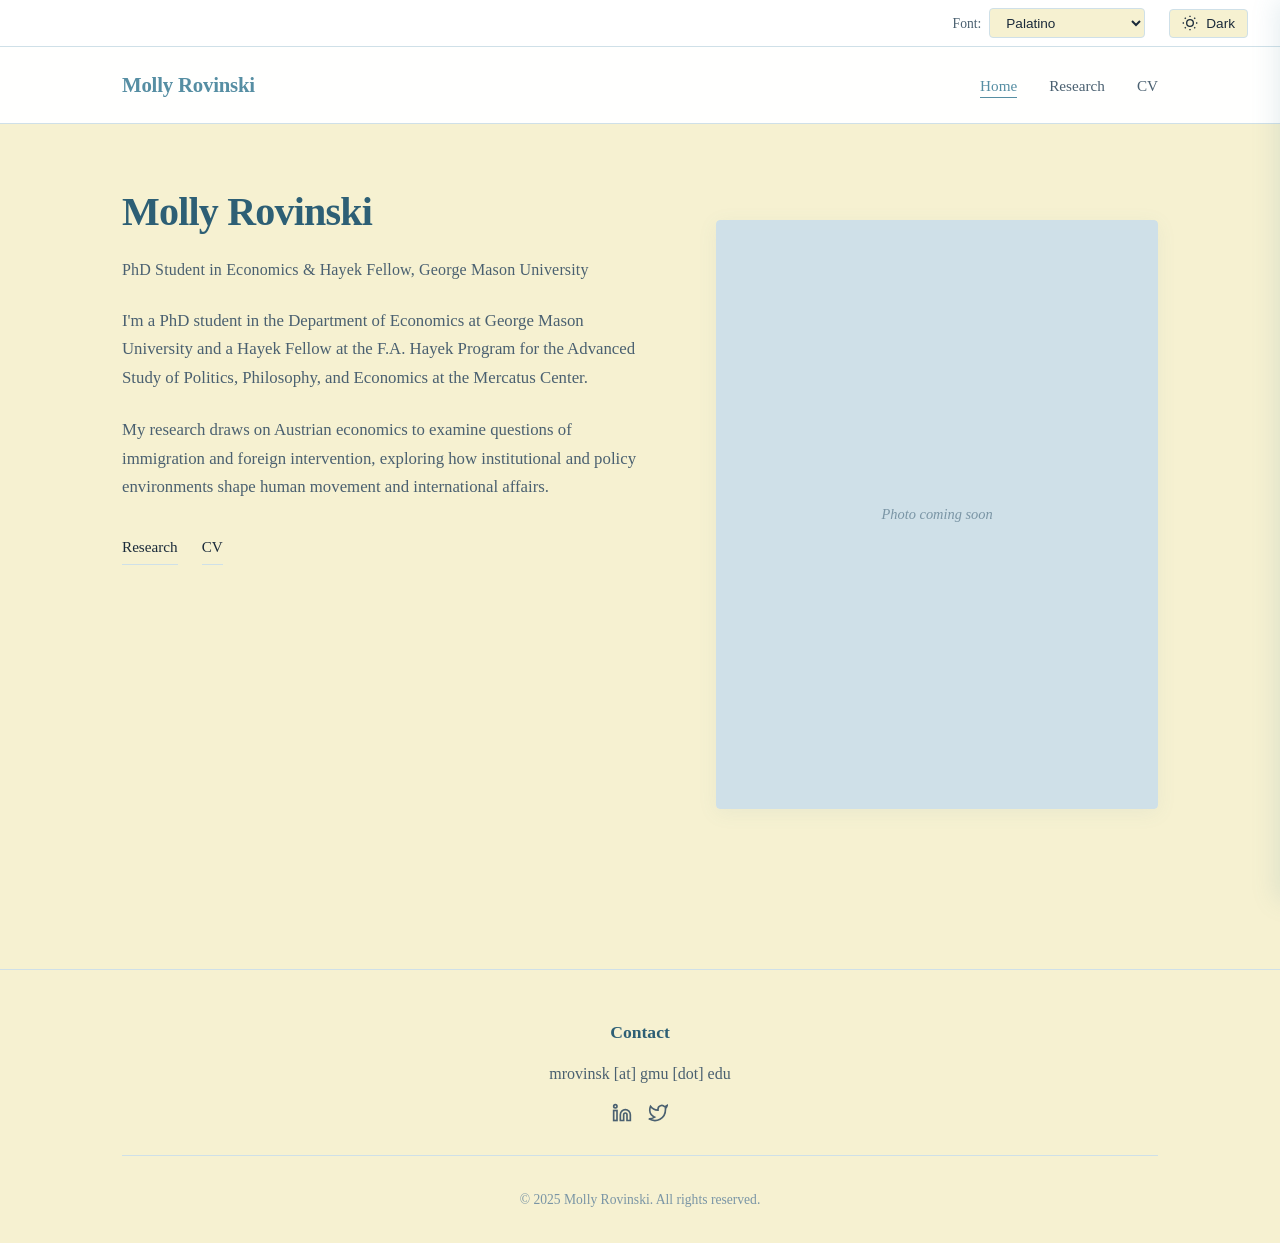
==== index.html @ 73901189 "Rebrand site for Molly Rovinski - Replace all Samrudha Surana content with Molly Rovinski's details " ====
<!DOCTYPE html>
<html lang="en">
<head>
    <meta charset="UTF-8">
    <meta name="viewport" content="width=device-width, initial-scale=1.0">
    <title>Molly Rovinski - Economist & Researcher</title>
    <link rel="stylesheet" href="styles.css">
    <link rel="stylesheet" href="research.css">
    <link rel="preconnect" href="https://fonts.googleapis.com">
    <link rel="preconnect" href="https://fonts.gstatic.com" crossorigin>
    <link href="https://fonts.googleapis.com/css2?family=Noto+Sans:wght@400;500;600;700&family=STIX+Two+Text:wght@400;500;600;700&display=swap" rel="stylesheet">
</head>
<body data-theme="light" class="font-palatino">
    <div class="controls-bar">
        <div class="control-group">
            <label for="font-select">Font:</label>
            <select id="font-select" class="font-select" onchange="changeFont(this.value)">
                <option value="palatino">Palatino</option>
                <option value="computer-modern">Computer Modern</option>
                <option value="noto-sans">Noto Sans</option>
            </select>
        </div>
        <div class="control-group">
            <button class="theme-toggle" onclick="toggleTheme()">
                <svg id="theme-icon-sun" viewBox="0 0 24 24" fill="none" stroke="currentColor" stroke-width="2">
                    <circle cx="12" cy="12" r="5"></circle>
                    <line x1="12" y1="1" x2="12" y2="3"></line>
                    <line x1="12" y1="21" x2="12" y2="23"></line>
                    <line x1="4.22" y1="4.22" x2="5.64" y2="5.64"></line>
                    <line x1="18.36" y1="18.36" x2="19.78" y2="19.78"></line>
                    <line x1="1" y1="12" x2="3" y2="12"></line>
                    <line x1="21" y1="12" x2="23" y2="12"></line>
                    <line x1="4.22" y1="19.78" x2="5.64" y2="18.36"></line>
                    <line x1="18.36" y1="5.64" x2="19.78" y2="4.22"></line>
                </svg>
                <svg id="theme-icon-moon" viewBox="0 0 24 24" fill="none" stroke="currentColor" stroke-width="2" style="display:none;">
                    <path d="M21 12.79A9 9 0 1 1 11.21 3 7 7 0 0 0 21 12.79z"></path>
                </svg>
                <span id="theme-label">Dark</span>
            </button>
        </div>
    </div>
    <nav class="nav-container">
        <div class="nav-content">
            <a href="index.html" class="logo">Molly Rovinski</a>
            <ul class="nav-links">
                <li><a href="index.html" class="active">Home</a></li>
                <li><a href="research.html">Research</a></li>
                <li><a href="cv.html">CV</a></li>
            </ul>
        </div>
    </nav>

    <main class="main-container">
        <section class="hero-section">
            <div class="hero-content">
                <div class="hero-text">
                    <h1 class="hero-title">Molly Rovinski</h1>
                    <p class="hero-subtitle">PhD Student in Economics &amp; Hayek Fellow, George Mason University</p>
                    <p class="hero-description">
                        I'm a PhD student in the Department of Economics at George Mason University
                        and a Hayek Fellow at the F.A. Hayek Program for the Advanced Study of
                        Politics, Philosophy, and Economics at the Mercatus Center.
                    </p>
                    <p class="hero-description">
                        My research draws on Austrian economics to examine questions of immigration
                        and foreign intervention, exploring how institutional and policy environments
                        shape human movement and international affairs.
                    </p>
                    <div class="hero-links">
                        <a href="research.html">Research</a>
                        <a href="cv.html">CV</a>
                    </div>
                </div>
                <div class="hero-image">
                    <div class="image-frame">
                        <div class="image-placeholder">Photo coming soon</div>
                    </div>
                </div>
            </div>
        </section>
    </main>

    <footer class="footer">
        <div class="footer-content">
            <div class="footer-contact">
                <h3>Contact</h3>
                <p class="footer-email">mrovinsk [at] gmu [dot] edu</p>
                <div class="footer-social">
                    <a href="https://www.linkedin.com/in/molly-rovinski-46559b196/" target="_blank" aria-label="LinkedIn">
                        <svg width="20" height="20" viewBox="0 0 24 24" fill="none" stroke="currentColor" stroke-width="2">
                            <path d="M16 8a6 6 0 0 1 6 6v7h-4v-7a2 2 0 0 0-2-2 2 2 0 0 0-2 2v7h-4v-7a6 6 0 0 1 6-6z"></path>
                            <rect x="2" y="9" width="4" height="12"></rect>
                            <circle cx="4" cy="4" r="2"></circle>
                        </svg>
                    </a>
                    <a href="https://x.com/molly_rovinski" target="_blank" aria-label="Twitter/X">
                        <svg width="20" height="20" viewBox="0 0 24 24" fill="none" stroke="currentColor" stroke-width="2">
                            <path d="M23 3a10.9 10.9 0 0 1-3.14 1.53 4.48 4.48 0 0 0-7.86 3v1A10.66 10.66 0 0 1 3 4s-4 9 5 13a11.64 11.64 0 0 1-7 2c9 5 20 0 20-11.5a4.5 4.5 0 0 0-.08-.83A7.72 7.72 0 0 0 23 3z"></path>
                        </svg>
                    </a>
                </div>
            </div>
            <p class="footer-copyright">&copy; 2025 Molly Rovinski. All rights reserved.</p>
        </div>
    </footer>

    <!-- Conferences Floating Tab -->
    <button id="conferences-float-btn" class="conferences-float-btn" onclick="openConferencesPanel()" aria-label="Conferences I'll be at — open panel" hidden>
        Conferences I'll be at
    </button>

    <!-- Conferences Side Panel -->
    <div id="conferences-overlay" class="side-panel-overlay" onclick="closeConferencesPanel()"></div>
    <aside id="conferences-side-panel" class="side-panel" role="dialog" aria-modal="true" aria-label="Conferences">
        <div class="side-panel-header">
            <span class="side-panel-title">Conferences</span>
            <button class="side-panel-close" onclick="closeConferencesPanel()" aria-label="Close">&times;</button>
        </div>
        <div class="side-panel-body">
            <div class="conferences-list" id="conferences-panel-list"></div>
        </div>
    </aside>

    <script>
    function changeFont(font) {
        document.body.classList.remove('font-palatino', 'font-computer-modern', 'font-noto-sans');
        document.body.classList.add('font-' + font);
        localStorage.setItem('preferredFont', font);
    }

    function toggleTheme() {
        const body = document.body;
        const currentTheme = body.getAttribute('data-theme');
        const newTheme = currentTheme === 'light' ? 'dark' : 'light';
        body.setAttribute('data-theme', newTheme);
        localStorage.setItem('preferredTheme', newTheme);
        updateThemeIcon(newTheme);
    }

    function updateThemeIcon(theme) {
        const sunIcon = document.getElementById('theme-icon-sun');
        const moonIcon = document.getElementById('theme-icon-moon');
        const label = document.getElementById('theme-label');
        if (theme === 'dark') {
            sunIcon.style.display = 'none';
            moonIcon.style.display = 'block';
            label.textContent = 'Light';
        } else {
            sunIcon.style.display = 'block';
            moonIcon.style.display = 'none';
            label.textContent = 'Dark';
        }
    }

    document.addEventListener('DOMContentLoaded', function() {
        const savedFont = localStorage.getItem('preferredFont') || 'palatino';
        const savedTheme = localStorage.getItem('preferredTheme') || 'light';

        changeFont(savedFont);
        document.getElementById('font-select').value = savedFont;

        document.body.setAttribute('data-theme', savedTheme);
        updateThemeIcon(savedTheme);
    });
    </script>

    <script>
    function openConferencesPanel() {
        document.getElementById('conferences-side-panel').classList.add('is-open');
        document.getElementById('conferences-overlay').classList.add('is-open');
        document.body.style.overflow = 'hidden';
    }
    function closeConferencesPanel() {
        document.getElementById('conferences-side-panel').classList.remove('is-open');
        document.getElementById('conferences-overlay').classList.remove('is-open');
        document.body.style.overflow = '';
    }
    document.addEventListener('keydown', function(e) {
        if (e.key === 'Escape') closeConferencesPanel();
    });

    fetch('research-data.json')
        .then(r => r.json())
        .then(data => {
            if (!data.conferences || data.conferences.length === 0) return;
            const today = new Date();
            today.setHours(0, 0, 0, 0);
            const upcoming = data.conferences
                .filter(c => c.endDate && new Date(c.endDate) >= today)
                .sort((a, b) => new Date(a.endDate) - new Date(b.endDate));
            const past = data.conferences
                .filter(c => !c.endDate || new Date(c.endDate) < today)
                .sort((a, b) => new Date(b.endDate || 0) - new Date(a.endDate || 0));

            function buildConfCard(conf) {
                const confDate = conf.date || conf.dates || '';
                let html = `
                    <div class="conference-item">
                        <div class="conference-main">
                            <span class="conference-name">${conf.name}</span>
                            ${conf.role ? `<span class="conference-role">${conf.role}</span>` : ''}
                        </div>
                        <div class="conference-meta">
                            ${conf.location ? `<span class="conference-location">${conf.location}</span>` : ''}
                            ${conf.location && confDate ? `<span class="conference-sep">&middot;</span>` : ''}
                            ${confDate ? `<span class="conference-date">${confDate}</span>` : ''}
                        </div>
                `;
                if (conf.presentations && conf.presentations.length > 0) {
                    html += `<div class="conf-presentations">`;
                    conf.presentations.forEach(p => {
                        html += `
                            <div class="conf-pres-item">
                                <div class="conf-pres-title">${p.title || ''}${p.coauthors ? `<span class="conf-pres-coauthors"> ${p.coauthors}</span>` : ''}</div>
                                ${p.session ? `<div class="conf-pres-session">${p.session}</div>` : ''}
                                ${(p.sessionDate || p.sessionTime) ? `<div class="conf-pres-time">${[p.sessionDate, p.sessionTime].filter(Boolean).join(', ')}</div>` : ''}
                            </div>
                        `;
                    });
                    html += `</div>`;
                }
                html += `</div>`;
                return html;
            }

            const panelList = document.getElementById('conferences-panel-list');
            let panelHtml = '';
            if (upcoming.length > 0) {
                panelHtml += `<h3 class="panel-section-heading">Upcoming</h3><div class="conferences-list">`;
                upcoming.forEach(c => { panelHtml += buildConfCard(c); });
                panelHtml += `</div>`;
            }
            if (past.length > 0) {
                panelHtml += `<h3 class="panel-section-heading">Previously at</h3><div class="conferences-list">`;
                past.forEach(c => { panelHtml += buildConfCard(c); });
                panelHtml += `</div>`;
            }
            panelList.innerHTML = panelHtml;
            document.getElementById('conferences-float-btn').hidden = false;
        });
    </script>
</body>
</html>
---- styles.css ----
:root {
    --primary-color: #568EA3;
    --primary-dark: #2d5f75;
    --accent-color: #89b8cc;
    --text-dark: #1a2a3a;
    --text-medium: #4a6070;
    --text-light: #7a95a5;
    --bg-cream: #F6F1D1;
    --bg-white: #FFFFFF;
    --border-color: #cfe0e8;
    --shadow-subtle: rgba(86, 142, 163, 0.08);
    --shadow-medium: rgba(86, 142, 163, 0.15);
}

/* Dark mode colors */
[data-theme="dark"] {
    --primary-color: #89b8cc;
    --primary-dark: #b8d8e8;
    --accent-color: #568EA3;
    --text-dark: #e8f0f5;
    --text-medium: #b8cdd8;
    --text-light: #8aaabb;
    --bg-cream: #0d1a20;
    --bg-white: #162028;
    --border-color: #2a404d;
    --shadow-subtle: rgba(0, 0, 0, 0.2);
    --shadow-medium: rgba(0, 0, 0, 0.3);
}

/* Font families */
.font-palatino {
    font-family: 'Palatino Linotype', 'Book Antiqua', Palatino, serif;
}

.font-computer-modern {
    font-family: 'STIX Two Text', 'Computer Modern Serif', 'Latin Modern Roman', 'Times New Roman', serif;
}

.font-noto-sans {
    font-family: 'Noto Sans', 'Helvetica Neue', Arial, sans-serif;
}

/* Controls bar */
.controls-bar {
    background: var(--bg-white);
    border-bottom: 1px solid var(--border-color);
    padding: 0.5rem 2rem;
    display: flex;
    justify-content: flex-end;
    align-items: center;
    gap: 1.5rem;
    flex-wrap: wrap;
}

.control-group {
    display: flex;
    align-items: center;
    gap: 0.5rem;
}

.control-group label {
    font-size: 0.85rem;
    color: var(--text-medium);
}

.font-select {
    padding: 0.35rem 0.75rem;
    border: 1px solid var(--border-color);
    border-radius: 4px;
    background: var(--bg-cream);
    color: var(--text-dark);
    font-size: 0.85rem;
    cursor: pointer;
}

.font-select:focus {
    outline: none;
    border-color: var(--primary-color);
}

.theme-toggle {
    display: flex;
    align-items: center;
    gap: 0.5rem;
    padding: 0.35rem 0.75rem;
    border: 1px solid var(--border-color);
    border-radius: 4px;
    background: var(--bg-cream);
    color: var(--text-dark);
    font-size: 0.85rem;
    cursor: pointer;
    transition: all 0.3s ease;
}

.theme-toggle:hover {
    border-color: var(--primary-color);
}

.theme-toggle svg {
    width: 16px;
    height: 16px;
}

* {
    margin: 0;
    padding: 0;
    box-sizing: border-box;
}

body {
    font-family: 'Palatino Linotype', 'Book Antiqua', Palatino, serif;
    font-size: 1.125rem;
    color: var(--text-dark);
    background: var(--bg-cream);
    line-height: 1.7;
    overflow-x: hidden;
    transition: background-color 0.3s ease, color 0.3s ease;
}

/* Navigation */
.nav-container {
    background: var(--bg-white);
    border-bottom: 1px solid var(--border-color);
    position: sticky;
    top: 0;
    z-index: 100;
    backdrop-filter: blur(10px);
    transition: background-color 0.3s ease, border-color 0.3s ease;
}

[data-theme="light"] .nav-container {
    background: rgba(255, 255, 255, 0.98);
}

[data-theme="dark"] .nav-container {
    background: rgba(22, 32, 40, 0.98);
}

.nav-content {
    max-width: 1100px;
    margin: 0 auto;
    padding: 1.25rem 2rem;
    display: flex;
    justify-content: space-between;
    align-items: center;
}

.logo {
    font-size: 1.3rem;
    font-weight: 600;
    color: var(--primary-color);
    text-decoration: none;
    letter-spacing: -0.01em;
    transition: color 0.3s ease;
}

.logo:hover {
    color: var(--primary-dark);
}

.nav-links {
    display: flex;
    gap: 2rem;
    list-style: none;
}

.nav-links a {
    color: var(--text-medium);
    text-decoration: none;
    font-size: 0.95rem;
    position: relative;
    transition: color 0.3s ease;
}

.nav-links a::after {
    content: '';
    position: absolute;
    bottom: -4px;
    left: 0;
    width: 0;
    height: 1px;
    background: var(--primary-color);
    transition: width 0.3s ease;
}

.nav-links a:hover,
.nav-links a.active {
    color: var(--primary-color);
}

.nav-links a:hover::after,
.nav-links a.active::after {
    width: 100%;
}

/* Main Container */
.main-container {
    max-width: 1100px;
    margin: 0 auto;
    padding: 0 2rem;
}

/* Hero Section */
.hero-section {
    padding: 4rem 0 5rem;
    animation: fadeInUp 0.8s ease-out;
}

.hero-content {
    display: grid;
    grid-template-columns: 1.2fr 1fr;
    gap: 4rem;
    align-items: start;
}

.hero-title {
    font-size: 2.5rem;
    font-weight: 600;
    line-height: 1.2;
    color: var(--primary-dark);
    margin-bottom: 1.25rem;
    letter-spacing: -0.02em;
}

.hero-subtitle {
    font-size: 1rem;
    color: var(--text-medium);
    margin-bottom: 1.5rem;
    letter-spacing: 0.01em;
}

.hero-description {
    font-size: 1.05rem;
    color: var(--text-medium);
    margin-bottom: 1.5rem;
    line-height: 1.7;
}

.philosophy-text {
    font-style: italic;
    color: var(--text-light);
    margin-top: 2rem;
    padding-top: 2rem;
    border-top: 1px solid var(--border-color);
}

.philosophy-line {
    display: block;
}

.hero-links {
    margin-top: 2rem;
    display: flex;
    gap: 1.5rem;
    flex-wrap: wrap;
}

.hero-links a {
    color: var(--text-dark);
    text-decoration: none;
    padding-bottom: 0.25rem;
    border-bottom: 1px solid var(--border-color);
    transition: border-color 0.3s ease;
    font-size: 0.95rem;
}

.hero-links a:hover {
    border-bottom-color: var(--primary-color);
}

/* Hero Image */
.hero-image {
    position: relative;
    margin-top: 2rem;
}

.image-frame {
    position: relative;
    border-radius: 4px;
    overflow: hidden;
    box-shadow: 0 4px 20px var(--shadow-subtle);
    animation: fadeIn 1s ease-out 0.3s backwards;
}

.image-frame img {
    width: 100%;
    height: auto;
    display: block;
}

.image-placeholder {
    width: 100%;
    aspect-ratio: 3 / 4;
    background: var(--border-color);
    display: flex;
    align-items: center;
    justify-content: center;
    color: var(--text-light);
    font-size: 0.9rem;
    border-radius: 4px;
    font-style: italic;
}

/* Footer */
.footer {
    background: var(--bg-cream);
    border-top: 1px solid var(--border-color);
    margin-top: 5rem;
}

.footer-content {
    max-width: 1100px;
    margin: 0 auto;
    padding: 3rem 2rem 2rem;
    display: flex;
    flex-direction: column;
    gap: 2rem;
}

.footer-contact {
    text-align: center;
}

.footer-contact h3 {
    font-size: 1.1rem;
    color: var(--primary-dark);
    margin-bottom: 0.75rem;
    font-weight: 600;
}

.footer-email {
    color: var(--text-medium);
    font-size: 1rem;
    margin-bottom: 1rem;
}

.footer-social {
    display: flex;
    gap: 1rem;
    justify-content: center;
}

.footer-social a {
    color: var(--text-medium);
    transition: color 0.3s ease;
    display: flex;
    align-items: center;
}

.footer-social a:hover {
    color: var(--primary-dark);
}

.footer-copyright {
    color: var(--text-light);
    font-size: 0.85rem;
    text-align: center;
    padding-top: 2rem;
    border-top: 1px solid var(--border-color);
}

/* Animations */
@keyframes fadeInUp {
    from {
        opacity: 0;
        transform: translateY(20px);
    }
    to {
        opacity: 1;
        transform: translateY(0);
    }
}

@keyframes fadeIn {
    from {
        opacity: 0;
    }
    to {
        opacity: 1;
    }
}

/* Responsive Design */
@media (max-width: 968px) {
    .nav-content {
        flex-direction: column;
        gap: 1rem;
    }

    .hero-content {
        grid-template-columns: 1fr;
        gap: 3rem;
    }

    .hero-title {
        font-size: 2rem;
    }

    .hero-image {
        max-width: 350px;
        margin: 0 auto;
    }

    .controls-bar {
        padding: 0.5rem 1rem;
        gap: 1rem;
        justify-content: center;
    }
}

@media (max-width: 640px) {
    .nav-links {
        gap: 1.25rem;
        flex-wrap: wrap;
        justify-content: center;
    }

    .hero-title {
        font-size: 1.75rem;
    }

    .hero-links {
        flex-direction: column;
        gap: 1rem;
    }

    .hero-image {
        max-width: 280px;
    }

    .controls-bar {
        flex-direction: column;
        gap: 0.75rem;
    }

    .control-group {
        width: 100%;
        justify-content: center;
    }
}
---- research.css ----
/* Research Page Specific Styles */

.page-header {
    padding: 3rem 0 2.5rem;
    animation: fadeInUp 0.6s ease-out;
}

.page-header h1 {
    font-size: 2.5rem;
    color: var(--primary-dark);
    margin-bottom: 0.5rem;
    font-weight: 600;
}

.page-subtitle {
    font-size: 1rem;
    color: var(--text-medium);
    max-width: 600px;
}

.research-section {
    margin-bottom: 3.5rem;
    animation: fadeInUp 0.6s ease-out backwards;
}

.research-section:nth-child(2) { animation-delay: 0.1s; }
.research-section:nth-child(3) { animation-delay: 0.2s; }
.research-section:nth-child(4) { animation-delay: 0.3s; }
.research-section:nth-child(5) { animation-delay: 0.4s; }
.research-section:nth-child(6) { animation-delay: 0.5s; }

.section-title {
    font-size: 1.5rem;
    color: var(--primary-dark);
    margin-bottom: 1.25rem;
    padding-bottom: 0.5rem;
    border-bottom: 1px solid var(--border-color);
    font-weight: 600;
}

/* Publication Cards */
.publication-card {
    background: var(--bg-white);
    padding: 1.75rem;
    border-radius: 4px;
    border-left: 2px solid var(--border-color);
    margin-bottom: 1.5rem;
    transition: all 0.3s ease;
}

.publication-card:hover {
    border-left-color: var(--primary-color);
    box-shadow: 0 2px 8px var(--shadow-subtle);
}

.pub-title {
    font-size: 1.2rem;
    color: var(--text-dark);
    margin-bottom: 0.75rem;
    font-weight: 600;
    line-height: 1.4;
}

.pub-title a {
    color: var(--text-dark);
    text-decoration: none;
    transition: color 0.3s ease;
}

.pub-title a:hover {
    color: var(--primary-color);
}

.pub-title em {
    font-style: italic;
}

.pub-authors {
    color: var(--text-medium);
    font-size: 1rem;
    margin-bottom: 0.5rem;
}

.pub-venue {
    color: var(--text-light);
    font-size: 0.95rem;
    margin-bottom: 0.25rem;
}

.pub-venue a {
    color: var(--primary-color);
    text-decoration: none;
    transition: color 0.3s ease;
}

.pub-venue a:hover {
    text-decoration: underline;
}

.pub-date {
    color: var(--text-light);
    font-size: 0.9rem;
    font-style: italic;
    margin-top: 0.5rem;
}

.pub-note {
    color: var(--text-medium);
    font-size: 0.95rem;
    margin-top: 0.75rem;
    padding-top: 0.75rem;
    border-top: 1px solid var(--border-color);
}

.pub-note a {
    color: var(--primary-color);
    text-decoration: none;
}

.pub-note a:hover {
    text-decoration: underline;
}

.pub-actions {
    margin-top: 1rem;
    display: flex;
    gap: 1rem;
    align-items: center;
}

.pdf-link {
    display: inline-block;
    padding: 0.5rem 1.25rem;
    background: var(--primary-color);
    color: var(--bg-white);
    text-decoration: none;
    border-radius: 3px;
    font-size: 0.9rem;
    transition: all 0.3s ease;
    border: none;
}

.pdf-link:hover {
    background: var(--primary-dark);
}

.abstract-toggle {
    padding: 0.5rem 1.25rem;
    background: transparent;
    color: var(--text-medium);
    border: 1px solid var(--border-color);
    border-radius: 3px;
    font-size: 0.9rem;
    cursor: pointer;
    transition: all 0.3s ease;
    font-family: 'Palatino Linotype', 'Book Antiqua', Palatino, serif;
}

.abstract-toggle:hover {
    border-color: var(--primary-color);
    color: var(--primary-color);
}

.abstract-content {
    margin-top: 1.25rem;
    padding: 1.25rem;
    background: var(--bg-cream);
    border-radius: 3px;
    border-left: 2px solid var(--accent-color);
}

.abstract-content p {
    color: var(--text-medium);
    font-size: 0.95rem;
    line-height: 1.7;
}

/* Works in Progress */
.wip-list {
    display: flex;
    flex-direction: column;
    gap: 1.25rem;
}

.wip-item {
    background: var(--bg-white);
    padding: 1.5rem;
    border-radius: 4px;
    border-left: 2px solid var(--border-color);
    transition: all 0.3s ease;
}

.wip-item:hover {
    border-left-color: var(--primary-color);
    box-shadow: 0 2px 8px var(--shadow-subtle);
}

.wip-item h3 {
    font-size: 1.1rem;
    color: var(--text-dark);
    margin-bottom: 0.5rem;
    font-weight: 600;
}

/* Popular Articles Grid */
.articles-grid {
    display: grid;
    grid-template-columns: repeat(auto-fill, minmax(300px, 1fr));
    gap: 1.25rem;
}

.article-card {
    background: var(--bg-white);
    padding: 1.5rem;
    border-radius: 4px;
    text-decoration: none;
    border: 1px solid var(--border-color);
    transition: all 0.3s ease;
    display: flex;
    flex-direction: column;
}

.article-card:hover {
    box-shadow: 0 2px 8px var(--shadow-subtle);
    border-color: var(--primary-color);
}

.article-card h3 {
    font-size: 1.05rem;
    color: var(--text-dark);
    margin-bottom: 0.75rem;
    font-weight: 600;
    line-height: 1.4;
    flex-grow: 1;
}

.article-meta {
    color: var(--text-light);
    font-size: 0.85rem;
    margin-top: auto;
    padding-top: 0.75rem;
    border-top: 1px solid var(--border-color);
}

/* Conferences Floating Tab */
.conferences-float-btn {
    position: fixed;
    right: 0;
    top: 50%;
    transform: translateY(-50%);
    z-index: 100;
    background: var(--primary-color);
    color: var(--bg-white);
    border: none;
    padding: 1.25rem 0.65rem;
    writing-mode: vertical-rl;
    font-family: inherit;
    font-size: 0.95rem;
    font-weight: 600;
    letter-spacing: 0.06em;
    border-radius: 6px 0 0 6px;
    box-shadow: -3px 0 10px var(--shadow-medium);
    transition: background 0.2s ease, padding-right 0.2s ease;
}

.conferences-float-btn:hover {
    background: var(--primary-dark);
    padding-right: 0.9rem;
}

@media (max-width: 768px) {
    .conferences-float-btn {
        font-size: 0.85rem;
        padding: 1rem 0.55rem;
    }
}

/* Conferences Side Panel */
.side-panel-overlay {
    position: fixed;
    inset: 0;
    background: rgba(0, 0, 0, 0.35);
    z-index: 200;
    opacity: 0;
    pointer-events: none;
    transition: opacity 0.3s ease;
}

.side-panel-overlay.is-open {
    opacity: 1;
    pointer-events: all;
}

.side-panel {
    position: fixed;
    top: 0;
    right: 0;
    width: 420px;
    max-width: 100vw;
    height: 100%;
    background: var(--bg-cream);
    z-index: 201;
    transform: translateX(100%);
    transition: transform 0.3s ease;
    overflow-y: auto;
    display: flex;
    flex-direction: column;
    box-shadow: -4px 0 24px var(--shadow-medium);
}

.side-panel.is-open {
    transform: translateX(0);
}

.side-panel-header {
    display: flex;
    align-items: center;
    justify-content: space-between;
    padding: 1.5rem;
    border-bottom: 1px solid var(--border-color);
    position: sticky;
    top: 0;
    background: var(--bg-cream);
    z-index: 1;
}

.side-panel-title {
    font-size: 1.3rem;
    font-weight: 600;
    color: var(--primary-dark);
}

.side-panel-close {
    background: none;
    border: none;
    font-size: 1.5rem;
    line-height: 1;
    color: var(--text-light);
    padding: 0.25rem 0.5rem;
    transition: color 0.2s ease;
}

.side-panel-close:hover {
    color: var(--text-dark);
}

.side-panel-body {
    padding: 1.25rem 1.5rem;
    flex: 1;
}

@media (max-width: 480px) {
    .side-panel {
        width: 100vw;
    }
}

/* Panel section headings (Upcoming / Previously at) */
.panel-section-heading {
    font-size: 0.7rem;
    font-weight: 700;
    text-transform: uppercase;
    letter-spacing: 0.1em;
    color: var(--text-light);
    margin: 1.5rem 0 0.75rem;
    padding-bottom: 0.4rem;
    border-bottom: 1px solid var(--border-color);
}

.panel-section-heading:first-child {
    margin-top: 0;
}

.conferences-list {
    display: flex;
    flex-direction: column;
    gap: 0.75rem;
}

/* Presentation details within a conference panel card */
.conf-presentations {
    margin-top: 0.75rem;
    padding-top: 0.75rem;
    border-top: 1px solid var(--border-color);
    display: flex;
    flex-direction: column;
    gap: 0.65rem;
}

.conf-pres-item {
    font-size: 0.875rem;
}

.conf-pres-title {
    color: var(--text-dark);
    font-weight: 500;
    line-height: 1.4;
}

.conf-pres-coauthors {
    color: var(--text-medium);
    font-weight: 400;
}

.conf-pres-session {
    color: var(--text-medium);
    margin-top: 0.2rem;
    font-style: italic;
    font-size: 0.82rem;
}

.conf-pres-time {
    color: var(--text-light);
    font-size: 0.78rem;
    margin-top: 0.1rem;
}

.conference-item {
    background: var(--bg-white);
    padding: 1.1rem 1.5rem;
    border-radius: 4px;
    border-left: 2px solid var(--border-color);
    transition: all 0.3s ease;
    display: flex;
    flex-direction: column;
    gap: 0.3rem;
}

.conference-item:hover {
    border-left-color: var(--primary-color);
    box-shadow: 0 2px 8px var(--shadow-subtle);
}

.conference-main {
    display: flex;
    align-items: baseline;
    gap: 0.75rem;
    flex-wrap: wrap;
}

.conference-name {
    font-size: 1rem;
    color: var(--text-dark);
    font-weight: 600;
}

.conference-role {
    font-size: 0.85rem;
    color: var(--primary-color);
    font-style: italic;
}

.conference-meta {
    display: flex;
    align-items: center;
    gap: 0.5rem;
    font-size: 0.9rem;
    color: var(--text-light);
}

.conference-sep {
    color: var(--border-color);
}

/* Responsive Adjustments */
@media (max-width: 768px) {
    .page-header h1 {
        font-size: 2rem;
    }
    
    .section-title {
        font-size: 1.3rem;
    }
    
    .articles-grid {
        grid-template-columns: 1fr;
    }
    
    .pub-actions {
        flex-direction: column;
        align-items: flex-start;
    }
}
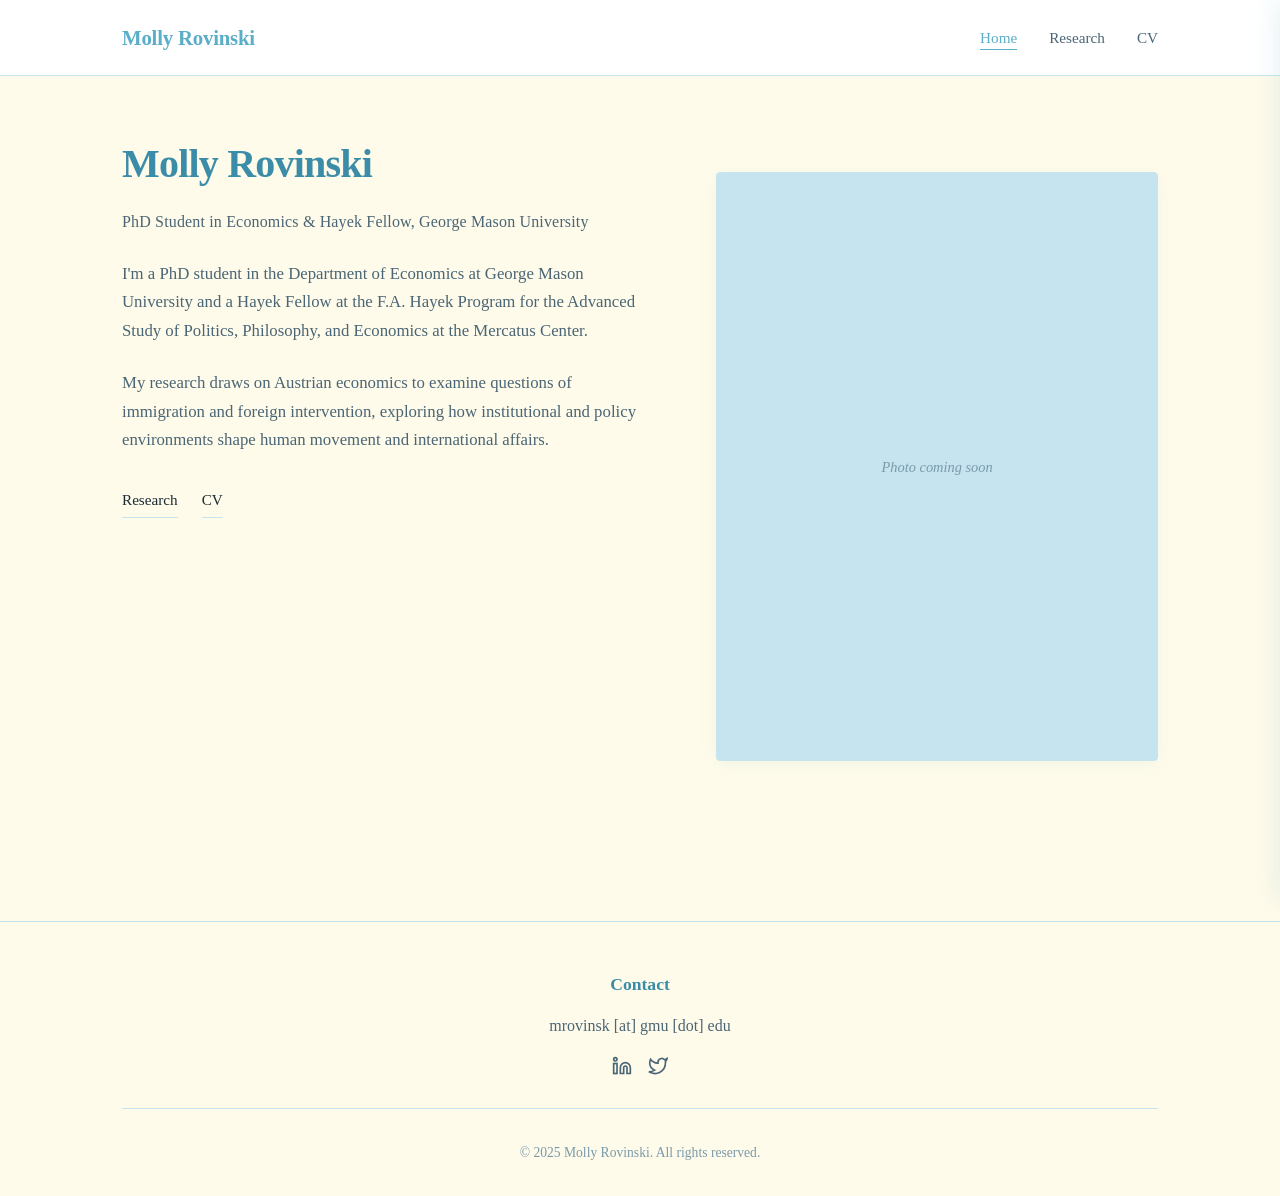
==== commit 7a7b47fd: "Remove controls bar, update colors, fix admin page - Remove font selector and theme toggle from all " ====
--- a/index.html
+++ b/index.html
@@ -10,36 +10,7 @@
     <link rel="preconnect" href="https://fonts.gstatic.com" crossorigin>
     <link href="https://fonts.googleapis.com/css2?family=Noto+Sans:wght@400;500;600;700&family=STIX+Two+Text:wght@400;500;600;700&display=swap" rel="stylesheet">
 </head>
-<body data-theme="light" class="font-palatino">
-    <div class="controls-bar">
-        <div class="control-group">
-            <label for="font-select">Font:</label>
-            <select id="font-select" class="font-select" onchange="changeFont(this.value)">
-                <option value="palatino">Palatino</option>
-                <option value="computer-modern">Computer Modern</option>
-                <option value="noto-sans">Noto Sans</option>
-            </select>
-        </div>
-        <div class="control-group">
-            <button class="theme-toggle" onclick="toggleTheme()">
-                <svg id="theme-icon-sun" viewBox="0 0 24 24" fill="none" stroke="currentColor" stroke-width="2">
-                    <circle cx="12" cy="12" r="5"></circle>
-                    <line x1="12" y1="1" x2="12" y2="3"></line>
-                    <line x1="12" y1="21" x2="12" y2="23"></line>
-                    <line x1="4.22" y1="4.22" x2="5.64" y2="5.64"></line>
-                    <line x1="18.36" y1="18.36" x2="19.78" y2="19.78"></line>
-                    <line x1="1" y1="12" x2="3" y2="12"></line>
-                    <line x1="21" y1="12" x2="23" y2="12"></line>
-                    <line x1="4.22" y1="19.78" x2="5.64" y2="18.36"></line>
-                    <line x1="18.36" y1="5.64" x2="19.78" y2="4.22"></line>
-                </svg>
-                <svg id="theme-icon-moon" viewBox="0 0 24 24" fill="none" stroke="currentColor" stroke-width="2" style="display:none;">
-                    <path d="M21 12.79A9 9 0 1 1 11.21 3 7 7 0 0 0 21 12.79z"></path>
-                </svg>
-                <span id="theme-label">Dark</span>
-            </button>
-        </div>
-    </div>
+<body class="font-palatino">
     <nav class="nav-container">
         <div class="nav-content">
             <a href="index.html" class="logo">Molly Rovinski</a>
@@ -122,48 +93,6 @@
         </div>
     </aside>
 
-    <script>
-    function changeFont(font) {
-        document.body.classList.remove('font-palatino', 'font-computer-modern', 'font-noto-sans');
-        document.body.classList.add('font-' + font);
-        localStorage.setItem('preferredFont', font);
-    }
-
-    function toggleTheme() {
-        const body = document.body;
-        const currentTheme = body.getAttribute('data-theme');
-        const newTheme = currentTheme === 'light' ? 'dark' : 'light';
-        body.setAttribute('data-theme', newTheme);
-        localStorage.setItem('preferredTheme', newTheme);
-        updateThemeIcon(newTheme);
-    }
-
-    function updateThemeIcon(theme) {
-        const sunIcon = document.getElementById('theme-icon-sun');
-        const moonIcon = document.getElementById('theme-icon-moon');
-        const label = document.getElementById('theme-label');
-        if (theme === 'dark') {
-            sunIcon.style.display = 'none';
-            moonIcon.style.display = 'block';
-            label.textContent = 'Light';
-        } else {
-            sunIcon.style.display = 'block';
-            moonIcon.style.display = 'none';
-            label.textContent = 'Dark';
-        }
-    }
-
-    document.addEventListener('DOMContentLoaded', function() {
-        const savedFont = localStorage.getItem('preferredFont') || 'palatino';
-        const savedTheme = localStorage.getItem('preferredTheme') || 'light';
-
-        changeFont(savedFont);
-        document.getElementById('font-select').value = savedFont;
-
-        document.body.setAttribute('data-theme', savedTheme);
-        updateThemeIcon(savedTheme);
-    });
-    </script>
 
     <script>
     function openConferencesPanel() {
--- a/styles.css
+++ b/styles.css
@@ -1,30 +1,15 @@
 :root {
-    --primary-color: #568EA3;
-    --primary-dark: #2d5f75;
-    --accent-color: #89b8cc;
-    --text-dark: #1a2a3a;
-    --text-medium: #4a6070;
-    --text-light: #7a95a5;
-    --bg-cream: #F6F1D1;
+    --primary-color: #5BAEC7;
+    --primary-dark: #3A8CA8;
+    --accent-color: #A4D4E4;
+    --text-dark: #1a2a35;
+    --text-medium: #4a6575;
+    --text-light: #7a9aaa;
+    --bg-cream: #FFFBEA;
     --bg-white: #FFFFFF;
-    --border-color: #cfe0e8;
-    --shadow-subtle: rgba(86, 142, 163, 0.08);
-    --shadow-medium: rgba(86, 142, 163, 0.15);
-}
-
-/* Dark mode colors */
-[data-theme="dark"] {
-    --primary-color: #89b8cc;
-    --primary-dark: #b8d8e8;
-    --accent-color: #568EA3;
-    --text-dark: #e8f0f5;
-    --text-medium: #b8cdd8;
-    --text-light: #8aaabb;
-    --bg-cream: #0d1a20;
-    --bg-white: #162028;
-    --border-color: #2a404d;
-    --shadow-subtle: rgba(0, 0, 0, 0.2);
-    --shadow-medium: rgba(0, 0, 0, 0.3);
+    --border-color: #C5E4EF;
+    --shadow-subtle: rgba(91, 174, 199, 0.08);
+    --shadow-medium: rgba(91, 174, 199, 0.15);
 }
 
 /* Font families */
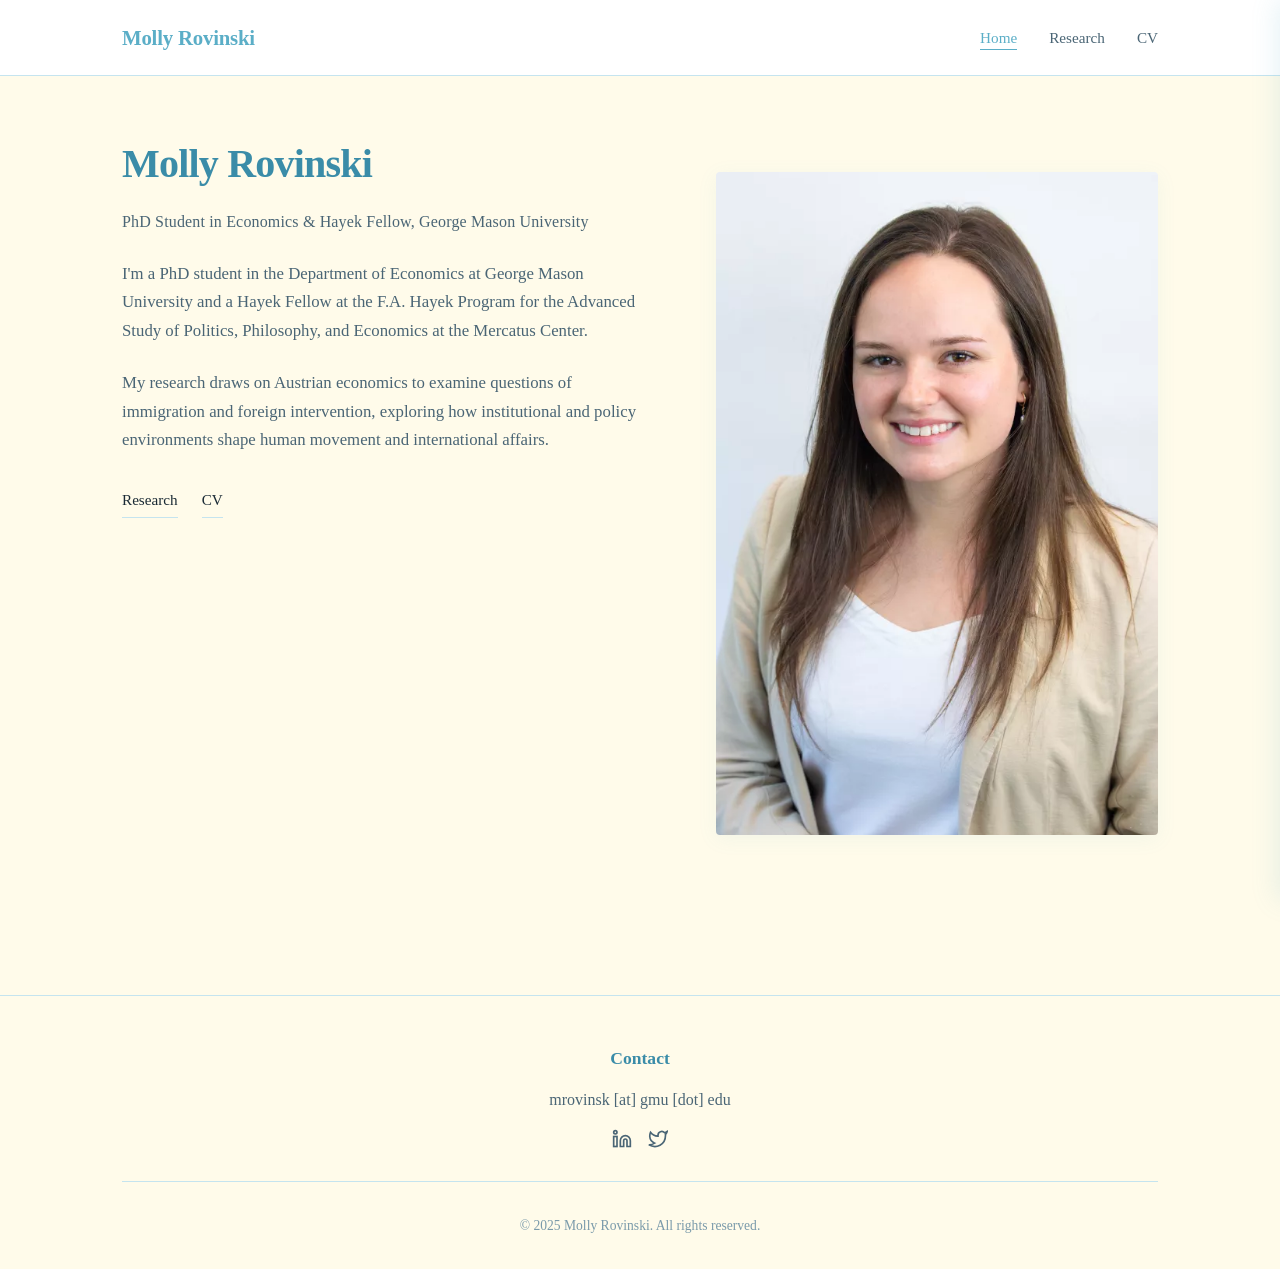
==== commit d9371f6f: "Link photo and CV to uploaded files - index.html: replace placeholder with rovinski_molly.png - cv.h" ====
--- a/index.html
+++ b/index.html
@@ -45,7 +45,7 @@
                 </div>
                 <div class="hero-image">
                     <div class="image-frame">
-                        <div class="image-placeholder">Photo coming soon</div>
+                        <img src="rovinski_molly.png" alt="Molly Rovinski">
                     </div>
                 </div>
             </div>
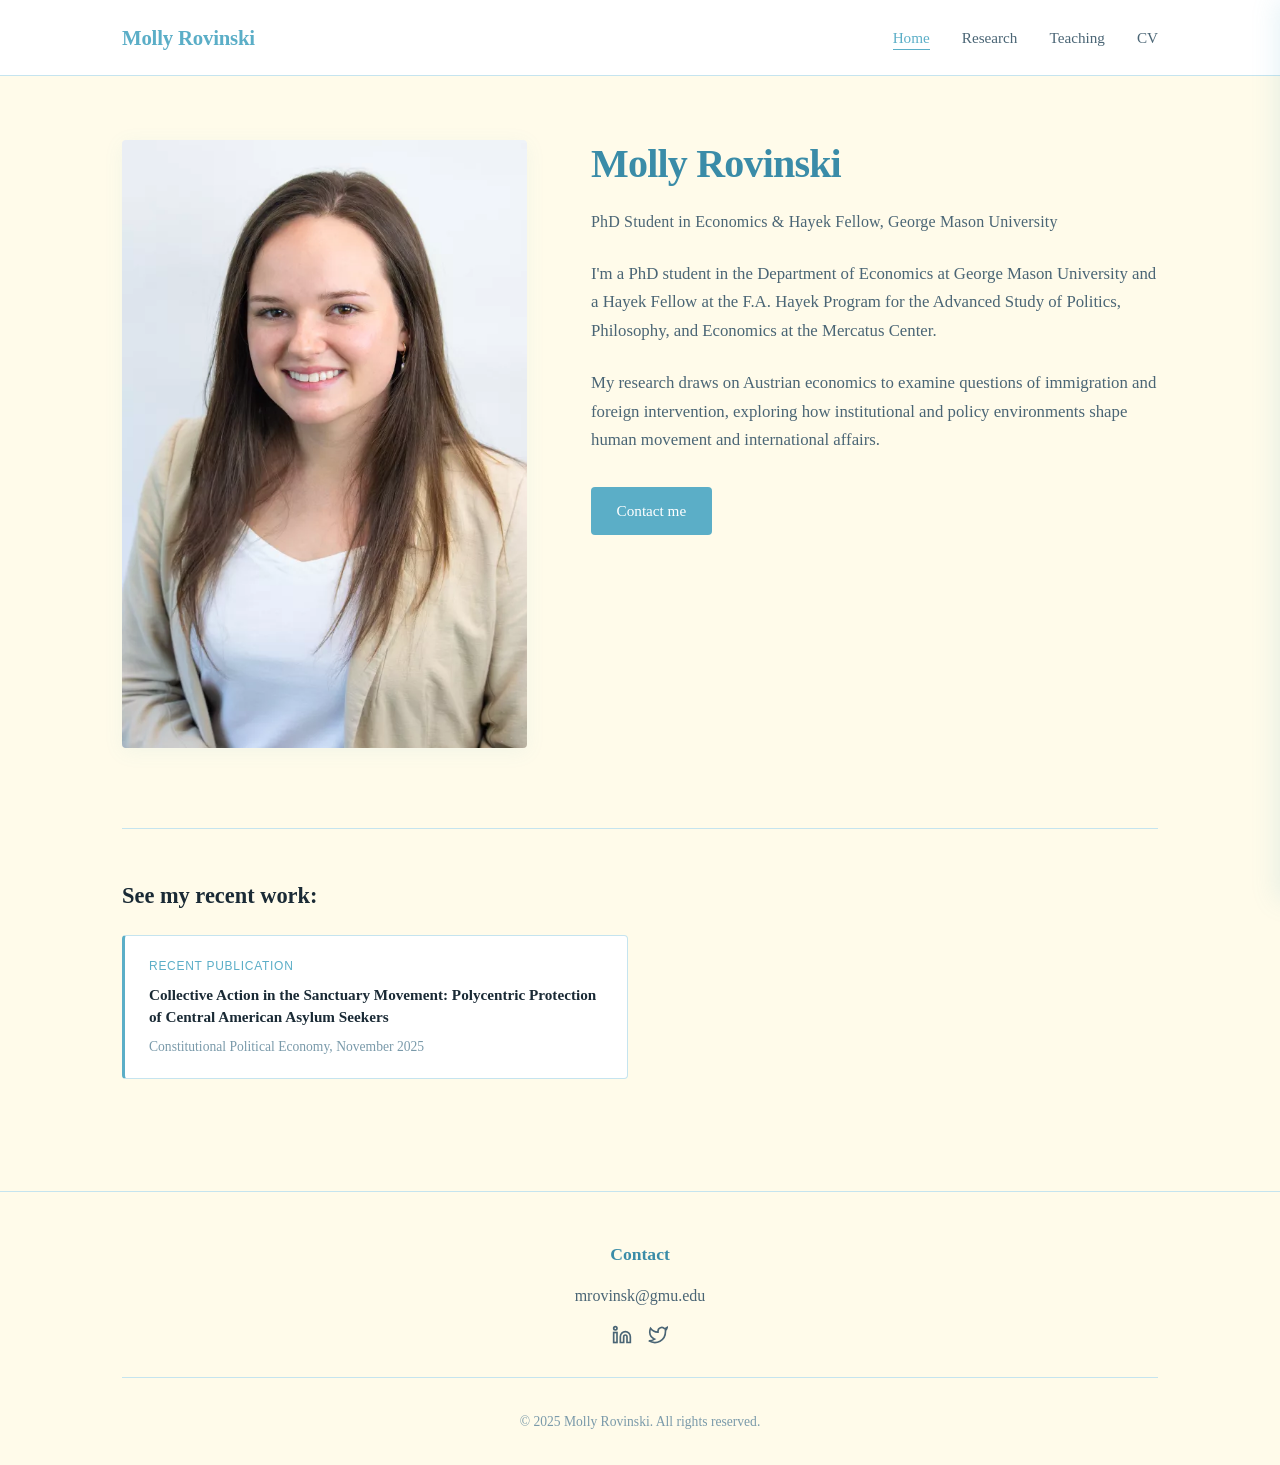
==== commit b9426b04: "Redesign home page, add Teaching page, and expand admin Home page: - Move photo to left, text to rig" ====
--- a/index.html
+++ b/index.html
@@ -3,7 +3,7 @@
 <head>
     <meta charset="UTF-8">
     <meta name="viewport" content="width=device-width, initial-scale=1.0">
-    <title>Molly Rovinski - Economist & Researcher</title>
+    <title>Molly Rovinski</title>
     <link rel="stylesheet" href="styles.css">
     <link rel="stylesheet" href="research.css">
     <link rel="preconnect" href="https://fonts.googleapis.com">
@@ -17,6 +17,7 @@
             <ul class="nav-links">
                 <li><a href="index.html" class="active">Home</a></li>
                 <li><a href="research.html">Research</a></li>
+                <li><a href="teaching.html">Teaching</a></li>
                 <li><a href="cv.html">CV</a></li>
             </ul>
         </div>
@@ -25,6 +26,11 @@
     <main class="main-container">
         <section class="hero-section">
             <div class="hero-content">
+                <div class="hero-image">
+                    <div class="image-frame">
+                        <img src="rovinski_molly.png" alt="Molly Rovinski">
+                    </div>
+                </div>
                 <div class="hero-text">
                     <h1 class="hero-title">Molly Rovinski</h1>
                     <p class="hero-subtitle">PhD Student in Economics &amp; Hayek Fellow, George Mason University</p>
@@ -38,17 +44,23 @@
                         and foreign intervention, exploring how institutional and policy environments
                         shape human movement and international affairs.
                     </p>
-                    <div class="hero-links">
-                        <a href="research.html">Research</a>
-                        <a href="cv.html">CV</a>
-                    </div>
-                </div>
-                <div class="hero-image">
-                    <div class="image-frame">
-                        <img src="rovinski_molly.png" alt="Molly Rovinski">
+                    <div class="hero-actions">
+                        <a href="mailto:mrovinsk@gmu.edu" class="contact-btn">Contact me</a>
                     </div>
                 </div>
             </div>
+        </section>
+
+        <section class="recent-work-section">
+            <h2 class="home-section-heading">See my recent work:</h2>
+            <div class="recent-work-grid" id="recent-work-grid">
+                <p style="color: var(--text-light);">Loading&hellip;</p>
+            </div>
+        </section>
+
+        <section class="upcoming-conf-section" id="upcoming-conf-section" style="display:none;">
+            <h2 class="home-section-heading">Upcoming Conferences:</h2>
+            <div class="upcoming-conf-list" id="upcoming-conf-list"></div>
         </section>
     </main>
 
@@ -56,7 +68,7 @@
         <div class="footer-content">
             <div class="footer-contact">
                 <h3>Contact</h3>
-                <p class="footer-email">mrovinsk [at] gmu [dot] edu</p>
+                <p class="footer-email"><a href="mailto:mrovinsk@gmu.edu">mrovinsk@gmu.edu</a></p>
                 <div class="footer-social">
                     <a href="https://www.linkedin.com/in/molly-rovinski-46559b196/" target="_blank" aria-label="LinkedIn">
                         <svg width="20" height="20" viewBox="0 0 24 24" fill="none" stroke="currentColor" stroke-width="2">
@@ -93,7 +105,6 @@
         </div>
     </aside>
 
-
     <script>
     function openConferencesPanel() {
         document.getElementById('conferences-side-panel').classList.add('is-open');
@@ -112,61 +123,118 @@
     fetch('research-data.json')
         .then(r => r.json())
         .then(data => {
-            if (!data.conferences || data.conferences.length === 0) return;
             const today = new Date();
             today.setHours(0, 0, 0, 0);
-            const upcoming = data.conferences
+
+            // Recent work section
+            const recentWorkGrid = document.getElementById('recent-work-grid');
+            let recentHtml = '';
+
+            const recentArticle = data.journalArticles && data.journalArticles.length > 0
+                ? data.journalArticles[0] : null;
+            const recentPopular = data.popularArticles && data.popularArticles.length > 0
+                ? data.popularArticles[0] : null;
+
+            if (recentArticle) {
+                recentHtml += `
+                    <div class="recent-work-card">
+                        <div class="card-type">Recent Publication</div>
+                        <h3>${recentArticle.url
+                            ? `<a href="${recentArticle.url}" target="_blank">${recentArticle.title}</a>`
+                            : recentArticle.title}</h3>
+                        <p class="card-meta">${[recentArticle.venue, recentArticle.date].filter(Boolean).join(', ')}</p>
+                    </div>
+                `;
+            }
+
+            if (recentPopular) {
+                recentHtml += `
+                    <div class="recent-work-card">
+                        <div class="card-type">Popular Writing</div>
+                        <h3><a href="${recentPopular.url}" target="_blank">${recentPopular.title}</a></h3>
+                        <p class="card-meta">${[recentPopular.venue, recentPopular.date].filter(Boolean).join(', ')}</p>
+                    </div>
+                `;
+            }
+
+            recentWorkGrid.innerHTML = recentHtml || '<p style="color: var(--text-light);">No recent work to display yet.</p>';
+
+            // Upcoming conferences inline section
+            const upcoming = (data.conferences || [])
                 .filter(c => c.endDate && new Date(c.endDate) >= today)
                 .sort((a, b) => new Date(a.endDate) - new Date(b.endDate));
-            const past = data.conferences
-                .filter(c => !c.endDate || new Date(c.endDate) < today)
-                .sort((a, b) => new Date(b.endDate || 0) - new Date(a.endDate || 0));
-
-            function buildConfCard(conf) {
-                const confDate = conf.date || conf.dates || '';
-                let html = `
-                    <div class="conference-item">
-                        <div class="conference-main">
-                            <span class="conference-name">${conf.name}</span>
-                            ${conf.role ? `<span class="conference-role">${conf.role}</span>` : ''}
+
+            if (upcoming.length > 0) {
+                const confSection = document.getElementById('upcoming-conf-section');
+                const confList = document.getElementById('upcoming-conf-list');
+                let confHtml = '';
+                upcoming.forEach(c => {
+                    confHtml += `
+                        <div class="upcoming-conf-item">
+                            <span class="upcoming-conf-date">${c.date || ''}</span>
+                            <div class="upcoming-conf-details">
+                                <div class="upcoming-conf-name">${c.name}</div>
+                                ${c.location ? `<div class="upcoming-conf-location">${c.location}</div>` : ''}
+                            </div>
                         </div>
-                        <div class="conference-meta">
-                            ${conf.location ? `<span class="conference-location">${conf.location}</span>` : ''}
-                            ${conf.location && confDate ? `<span class="conference-sep">&middot;</span>` : ''}
-                            ${confDate ? `<span class="conference-date">${confDate}</span>` : ''}
-                        </div>
-                `;
-                if (conf.presentations && conf.presentations.length > 0) {
-                    html += `<div class="conf-presentations">`;
-                    conf.presentations.forEach(p => {
-                        html += `
-                            <div class="conf-pres-item">
-                                <div class="conf-pres-title">${p.title || ''}${p.coauthors ? `<span class="conf-pres-coauthors"> ${p.coauthors}</span>` : ''}</div>
-                                ${p.session ? `<div class="conf-pres-session">${p.session}</div>` : ''}
-                                ${(p.sessionDate || p.sessionTime) ? `<div class="conf-pres-time">${[p.sessionDate, p.sessionTime].filter(Boolean).join(', ')}</div>` : ''}
+                    `;
+                });
+                confList.innerHTML = confHtml;
+                confSection.style.display = '';
+            }
+
+            // Floating conferences panel (all conferences)
+            if (data.conferences && data.conferences.length > 0) {
+                const past = data.conferences
+                    .filter(c => !c.endDate || new Date(c.endDate) < today)
+                    .sort((a, b) => new Date(b.endDate || 0) - new Date(a.endDate || 0));
+
+                function buildConfCard(conf) {
+                    const confDate = conf.date || conf.dates || '';
+                    let html = `
+                        <div class="conference-item">
+                            <div class="conference-main">
+                                <span class="conference-name">${conf.name}</span>
+                                ${conf.role ? `<span class="conference-role">${conf.role}</span>` : ''}
                             </div>
-                        `;
-                    });
+                            <div class="conference-meta">
+                                ${conf.location ? `<span class="conference-location">${conf.location}</span>` : ''}
+                                ${conf.location && confDate ? `<span class="conference-sep">&middot;</span>` : ''}
+                                ${confDate ? `<span class="conference-date">${confDate}</span>` : ''}
+                            </div>
+                    `;
+                    if (conf.presentations && conf.presentations.length > 0) {
+                        html += `<div class="conf-presentations">`;
+                        conf.presentations.forEach(p => {
+                            html += `
+                                <div class="conf-pres-item">
+                                    <div class="conf-pres-title">${p.title || ''}${p.coauthors ? `<span class="conf-pres-coauthors"> ${p.coauthors}</span>` : ''}</div>
+                                    ${p.session ? `<div class="conf-pres-session">${p.session}</div>` : ''}
+                                    ${(p.sessionDate || p.sessionTime) ? `<div class="conf-pres-time">${[p.sessionDate, p.sessionTime].filter(Boolean).join(', ')}</div>` : ''}
+                                </div>
+                            `;
+                        });
+                        html += `</div>`;
+                    }
                     html += `</div>`;
+                    return html;
                 }
-                html += `</div>`;
-                return html;
-            }
-
-            const panelList = document.getElementById('conferences-panel-list');
-            let panelHtml = '';
-            if (upcoming.length > 0) {
-                panelHtml += `<h3 class="panel-section-heading">Upcoming</h3><div class="conferences-list">`;
-                upcoming.forEach(c => { panelHtml += buildConfCard(c); });
-                panelHtml += `</div>`;
-            }
-            if (past.length > 0) {
-                panelHtml += `<h3 class="panel-section-heading">Previously at</h3><div class="conferences-list">`;
-                past.forEach(c => { panelHtml += buildConfCard(c); });
-                panelHtml += `</div>`;
-            }
-            panelList.innerHTML = panelHtml;
-            document.getElementById('conferences-float-btn').hidden = false;
+
+                const panelList = document.getElementById('conferences-panel-list');
+                let panelHtml = '';
+                if (upcoming.length > 0) {
+                    panelHtml += `<h3 class="panel-section-heading">Upcoming</h3><div class="conferences-list">`;
+                    upcoming.forEach(c => { panelHtml += buildConfCard(c); });
+                    panelHtml += `</div>`;
+                }
+                if (past.length > 0) {
+                    panelHtml += `<h3 class="panel-section-heading">Previously at</h3><div class="conferences-list">`;
+                    past.forEach(c => { panelHtml += buildConfCard(c); });
+                    panelHtml += `</div>`;
+                }
+                panelList.innerHTML = panelHtml;
+                document.getElementById('conferences-float-btn').hidden = false;
+            }
         });
     </script>
 </body>
--- a/styles.css
+++ b/styles.css
@@ -193,7 +193,7 @@
 
 .hero-content {
     display: grid;
-    grid-template-columns: 1.2fr 1fr;
+    grid-template-columns: 1fr 1.4fr;
     gap: 4rem;
     align-items: start;
 }
@@ -256,7 +256,6 @@
 /* Hero Image */
 .hero-image {
     position: relative;
-    margin-top: 2rem;
 }
 
 .image-frame {
@@ -422,4 +421,218 @@
         width: 100%;
         justify-content: center;
     }
-}
+
+    .recent-work-grid {
+        grid-template-columns: 1fr;
+    }
+}
+
+/* Contact button */
+.hero-actions {
+    margin-top: 2rem;
+}
+
+.contact-btn {
+    display: inline-block;
+    padding: 0.7rem 1.6rem;
+    background: var(--primary-color);
+    color: #fff;
+    text-decoration: none;
+    border-radius: 4px;
+    font-size: 0.95rem;
+    transition: background-color 0.3s ease;
+}
+
+.contact-btn:hover {
+    background: var(--primary-dark);
+}
+
+/* Footer email link */
+.footer-email a {
+    color: inherit;
+    text-decoration: none;
+}
+
+.footer-email a:hover {
+    color: var(--primary-color);
+}
+
+/* Home page section headings */
+.home-section-heading {
+    font-size: 1.4rem;
+    font-weight: 600;
+    color: var(--text-dark);
+    margin-bottom: 1.25rem;
+}
+
+/* Recent work section */
+.recent-work-section {
+    padding: 3rem 0 2rem;
+    border-top: 1px solid var(--border-color);
+}
+
+.recent-work-grid {
+    display: grid;
+    grid-template-columns: 1fr 1fr;
+    gap: 1.5rem;
+}
+
+.recent-work-card {
+    background: var(--bg-white);
+    border: 1px solid var(--border-color);
+    border-left: 3px solid var(--primary-color);
+    border-radius: 4px;
+    padding: 1.25rem 1.5rem;
+    transition: border-left-color 0.3s ease, box-shadow 0.3s ease;
+}
+
+.recent-work-card:hover {
+    border-left-color: var(--primary-dark);
+    box-shadow: 0 2px 10px var(--shadow-medium);
+}
+
+.recent-work-card .card-type {
+    font-size: 0.75rem;
+    text-transform: uppercase;
+    letter-spacing: 0.06em;
+    color: var(--primary-color);
+    margin-bottom: 0.5rem;
+    font-family: 'Noto Sans', sans-serif;
+}
+
+.recent-work-card h3 {
+    font-size: 0.95rem;
+    color: var(--text-dark);
+    margin-bottom: 0.4rem;
+    line-height: 1.45;
+}
+
+.recent-work-card h3 a {
+    color: inherit;
+    text-decoration: none;
+}
+
+.recent-work-card h3 a:hover {
+    color: var(--primary-color);
+}
+
+.recent-work-card .card-meta {
+    font-size: 0.85rem;
+    color: var(--text-light);
+}
+
+/* Upcoming conferences section */
+.upcoming-conf-section {
+    padding: 2rem 0 3rem;
+    border-top: 1px solid var(--border-color);
+}
+
+.upcoming-conf-list {
+    display: flex;
+    flex-direction: column;
+}
+
+.upcoming-conf-item {
+    display: flex;
+    gap: 2rem;
+    align-items: baseline;
+    padding: 0.85rem 0;
+    border-bottom: 1px solid var(--border-color);
+}
+
+.upcoming-conf-item:last-child {
+    border-bottom: none;
+}
+
+.upcoming-conf-date {
+    font-size: 0.85rem;
+    color: var(--text-light);
+    min-width: 160px;
+    flex-shrink: 0;
+}
+
+.upcoming-conf-details {
+    flex: 1;
+}
+
+.upcoming-conf-name {
+    font-weight: 600;
+    color: var(--text-dark);
+    font-size: 1rem;
+}
+
+.upcoming-conf-location {
+    font-size: 0.9rem;
+    color: var(--text-medium);
+    margin-top: 0.15rem;
+}
+
+@media (max-width: 640px) {
+    .upcoming-conf-item {
+        flex-direction: column;
+        gap: 0.25rem;
+    }
+
+    .upcoming-conf-date {
+        min-width: unset;
+    }
+}
+
+/* CV embed */
+.cv-embed-wrapper {
+    margin-top: 1.5rem;
+    border: 1px solid var(--border-color);
+    border-radius: 4px;
+    overflow: hidden;
+}
+
+.cv-embed {
+    width: 100%;
+    height: 80vh;
+    min-height: 600px;
+    border: none;
+    display: block;
+}
+
+/* Teaching table */
+.teaching-table-wrapper {
+    overflow-x: auto;
+}
+
+.teaching-table {
+    width: 100%;
+    border-collapse: collapse;
+    font-size: 1rem;
+}
+
+.teaching-table th {
+    text-align: left;
+    padding: 0.75rem 1rem;
+    border-bottom: 2px solid var(--border-color);
+    color: var(--primary-dark);
+    font-weight: 600;
+    font-size: 0.85rem;
+    text-transform: uppercase;
+    letter-spacing: 0.04em;
+}
+
+.teaching-table td {
+    padding: 0.85rem 1rem;
+    border-bottom: 1px solid var(--border-color);
+    color: var(--text-medium);
+    vertical-align: top;
+    line-height: 1.5;
+}
+
+.teaching-table td.course-title {
+    font-weight: 600;
+    color: var(--text-dark);
+}
+
+.teaching-table tr:last-child td {
+    border-bottom: none;
+}
+
+.teaching-table tr:hover td {
+    background: rgba(91, 174, 199, 0.04);
+}
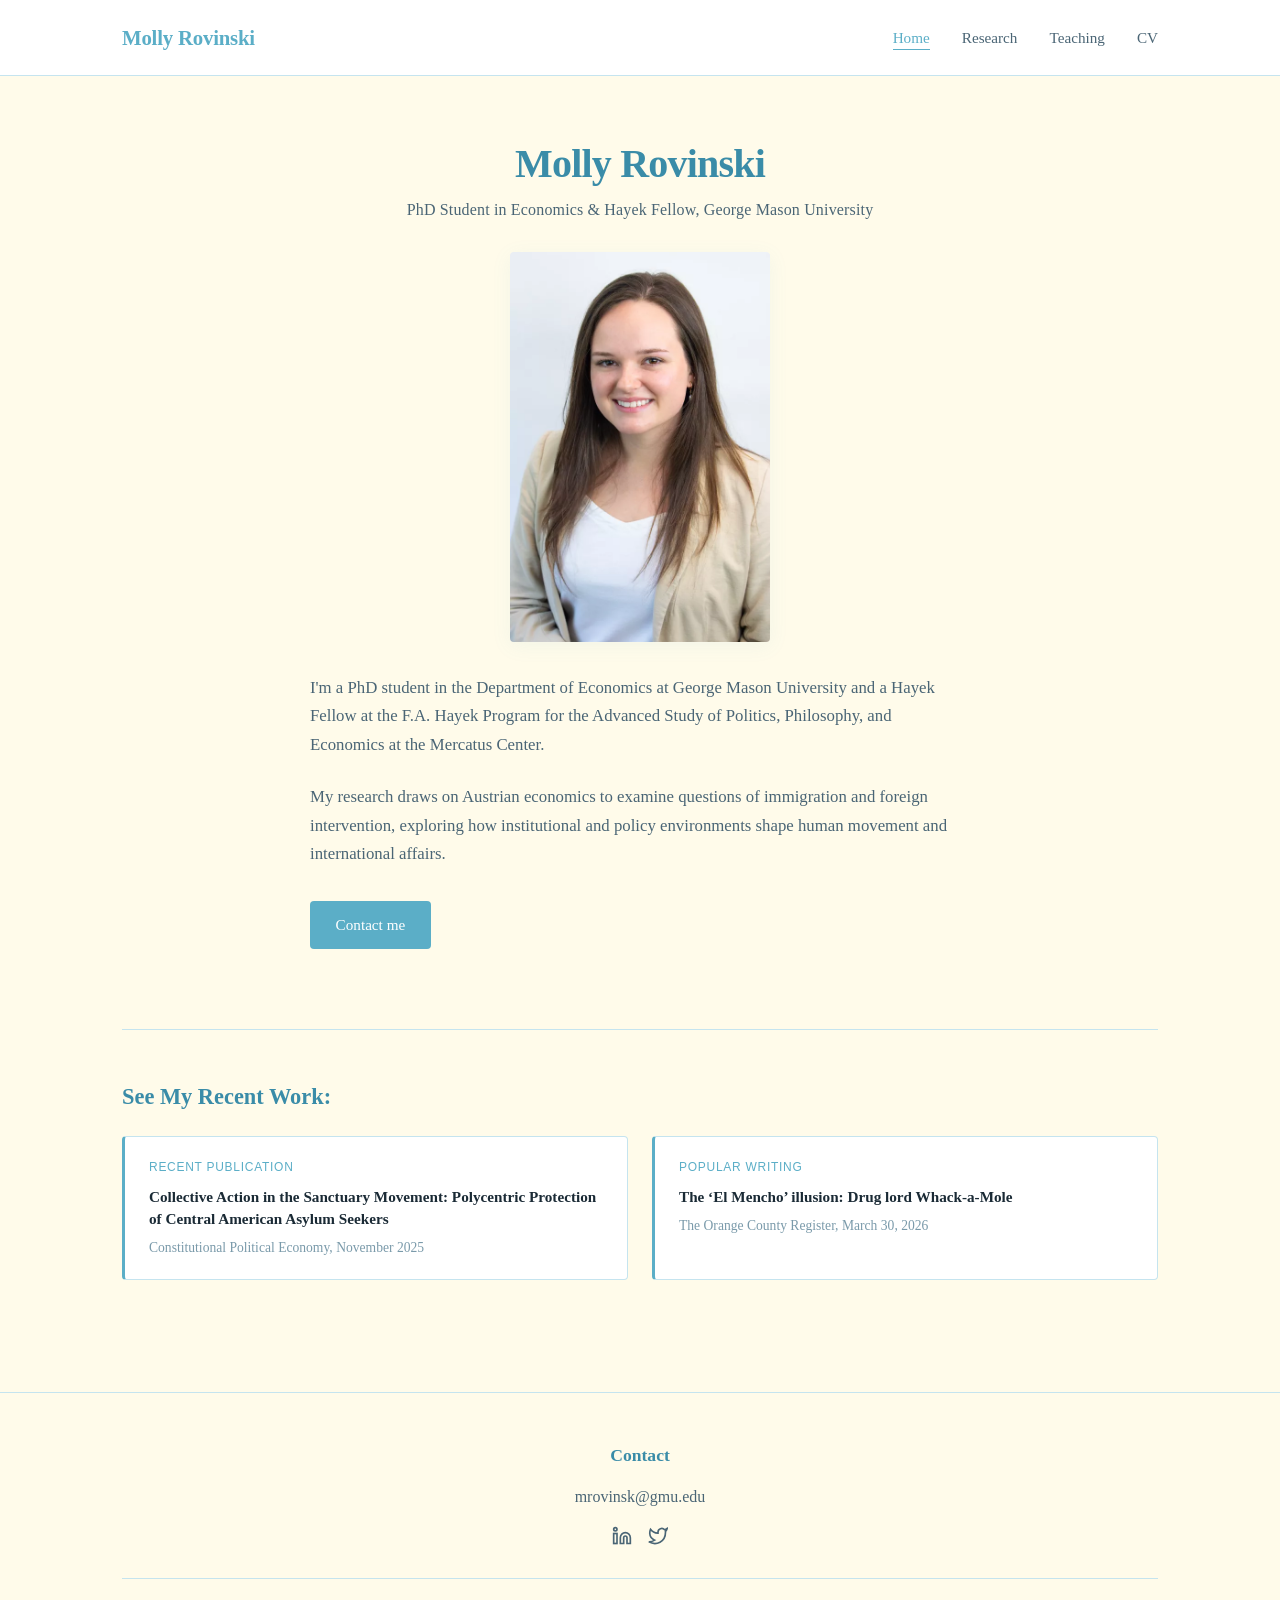
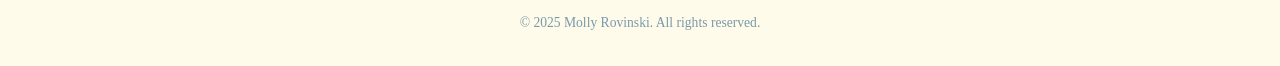
==== commit 7b9e1c6a: "Redesign hero layout, fix popular writing display, and more Home page: - New vertical hero: name + s" ====
--- a/index.html
+++ b/index.html
@@ -26,14 +26,14 @@
     <main class="main-container">
         <section class="hero-section">
             <div class="hero-content">
+                <h1 class="hero-title">Molly Rovinski</h1>
+                <p class="hero-subtitle">PhD Student in Economics &amp; Hayek Fellow, George Mason University</p>
                 <div class="hero-image">
                     <div class="image-frame">
                         <img src="rovinski_molly.png" alt="Molly Rovinski">
                     </div>
                 </div>
                 <div class="hero-text">
-                    <h1 class="hero-title">Molly Rovinski</h1>
-                    <p class="hero-subtitle">PhD Student in Economics &amp; Hayek Fellow, George Mason University</p>
                     <p class="hero-description">
                         I'm a PhD student in the Department of Economics at George Mason University
                         and a Hayek Fellow at the F.A. Hayek Program for the Advanced Study of
@@ -52,7 +52,7 @@
         </section>
 
         <section class="recent-work-section">
-            <h2 class="home-section-heading">See my recent work:</h2>
+            <h2 class="home-section-heading">See My Recent Work:</h2>
             <div class="recent-work-grid" id="recent-work-grid">
                 <p style="color: var(--text-light);">Loading&hellip;</p>
             </div>
@@ -88,37 +88,13 @@
         </div>
     </footer>
 
-    <!-- Conferences Floating Tab -->
-    <button id="conferences-float-btn" class="conferences-float-btn" onclick="openConferencesPanel()" aria-label="Conferences I'll be at — open panel" hidden>
-        Conferences I'll be at
-    </button>
-
-    <!-- Conferences Side Panel -->
-    <div id="conferences-overlay" class="side-panel-overlay" onclick="closeConferencesPanel()"></div>
-    <aside id="conferences-side-panel" class="side-panel" role="dialog" aria-modal="true" aria-label="Conferences">
-        <div class="side-panel-header">
-            <span class="side-panel-title">Conferences</span>
-            <button class="side-panel-close" onclick="closeConferencesPanel()" aria-label="Close">&times;</button>
-        </div>
-        <div class="side-panel-body">
-            <div class="conferences-list" id="conferences-panel-list"></div>
-        </div>
-    </aside>
-
     <script>
-    function openConferencesPanel() {
-        document.getElementById('conferences-side-panel').classList.add('is-open');
-        document.getElementById('conferences-overlay').classList.add('is-open');
-        document.body.style.overflow = 'hidden';
+    function toggleConfDetails(id, btn) {
+        const panel = document.getElementById(id);
+        const isHidden = panel.style.display === 'none';
+        panel.style.display = isHidden ? 'block' : 'none';
+        btn.textContent = isHidden ? 'Less info' : 'More info';
     }
-    function closeConferencesPanel() {
-        document.getElementById('conferences-side-panel').classList.remove('is-open');
-        document.getElementById('conferences-overlay').classList.remove('is-open');
-        document.body.style.overflow = '';
-    }
-    document.addEventListener('keydown', function(e) {
-        if (e.key === 'Escape') closeConferencesPanel();
-    });
 
     fetch('research-data.json')
         .then(r => r.json())
@@ -151,7 +127,9 @@
                 recentHtml += `
                     <div class="recent-work-card">
                         <div class="card-type">Popular Writing</div>
-                        <h3><a href="${recentPopular.url}" target="_blank">${recentPopular.title}</a></h3>
+                        <h3>${recentPopular.url
+                            ? `<a href="${recentPopular.url}" target="_blank">${recentPopular.title}</a>`
+                            : recentPopular.title}</h3>
                         <p class="card-meta">${[recentPopular.venue, recentPopular.date].filter(Boolean).join(', ')}</p>
                     </div>
                 `;
@@ -168,13 +146,32 @@
                 const confSection = document.getElementById('upcoming-conf-section');
                 const confList = document.getElementById('upcoming-conf-list');
                 let confHtml = '';
-                upcoming.forEach(c => {
+                upcoming.forEach((c, idx) => {
+                    const hasPresentations = c.presentations && c.presentations.length > 0;
+                    let presHtml = '';
+                    if (hasPresentations) {
+                        c.presentations.forEach(p => {
+                            presHtml += `
+                                <div class="conf-pres-item">
+                                    <div class="conf-pres-title">${p.title || ''}${p.coauthors ? ` <span class="conf-pres-coauthors">${p.coauthors}</span>` : ''}</div>
+                                    ${p.session ? `<div class="conf-pres-session">${p.session}</div>` : ''}
+                                    ${(p.sessionDate || p.sessionTime) ? `<div class="conf-pres-time">${[p.sessionDate, p.sessionTime].filter(Boolean).join(', ')}</div>` : ''}
+                                </div>
+                            `;
+                        });
+                    }
                     confHtml += `
                         <div class="upcoming-conf-item">
                             <span class="upcoming-conf-date">${c.date || ''}</span>
                             <div class="upcoming-conf-details">
                                 <div class="upcoming-conf-name">${c.name}</div>
                                 ${c.location ? `<div class="upcoming-conf-location">${c.location}</div>` : ''}
+                                ${hasPresentations ? `
+                                    <button class="conf-more-btn" onclick="toggleConfDetails('conf-details-${idx}', this)">More info</button>
+                                    <div class="conf-details-panel" id="conf-details-${idx}" style="display:none;">
+                                        ${presHtml}
+                                    </div>
+                                ` : ''}
                             </div>
                         </div>
                     `;
@@ -182,59 +179,6 @@
                 confList.innerHTML = confHtml;
                 confSection.style.display = '';
             }
-
-            // Floating conferences panel (all conferences)
-            if (data.conferences && data.conferences.length > 0) {
-                const past = data.conferences
-                    .filter(c => !c.endDate || new Date(c.endDate) < today)
-                    .sort((a, b) => new Date(b.endDate || 0) - new Date(a.endDate || 0));
-
-                function buildConfCard(conf) {
-                    const confDate = conf.date || conf.dates || '';
-                    let html = `
-                        <div class="conference-item">
-                            <div class="conference-main">
-                                <span class="conference-name">${conf.name}</span>
-                                ${conf.role ? `<span class="conference-role">${conf.role}</span>` : ''}
-                            </div>
-                            <div class="conference-meta">
-                                ${conf.location ? `<span class="conference-location">${conf.location}</span>` : ''}
-                                ${conf.location && confDate ? `<span class="conference-sep">&middot;</span>` : ''}
-                                ${confDate ? `<span class="conference-date">${confDate}</span>` : ''}
-                            </div>
-                    `;
-                    if (conf.presentations && conf.presentations.length > 0) {
-                        html += `<div class="conf-presentations">`;
-                        conf.presentations.forEach(p => {
-                            html += `
-                                <div class="conf-pres-item">
-                                    <div class="conf-pres-title">${p.title || ''}${p.coauthors ? `<span class="conf-pres-coauthors"> ${p.coauthors}</span>` : ''}</div>
-                                    ${p.session ? `<div class="conf-pres-session">${p.session}</div>` : ''}
-                                    ${(p.sessionDate || p.sessionTime) ? `<div class="conf-pres-time">${[p.sessionDate, p.sessionTime].filter(Boolean).join(', ')}</div>` : ''}
-                                </div>
-                            `;
-                        });
-                        html += `</div>`;
-                    }
-                    html += `</div>`;
-                    return html;
-                }
-
-                const panelList = document.getElementById('conferences-panel-list');
-                let panelHtml = '';
-                if (upcoming.length > 0) {
-                    panelHtml += `<h3 class="panel-section-heading">Upcoming</h3><div class="conferences-list">`;
-                    upcoming.forEach(c => { panelHtml += buildConfCard(c); });
-                    panelHtml += `</div>`;
-                }
-                if (past.length > 0) {
-                    panelHtml += `<h3 class="panel-section-heading">Previously at</h3><div class="conferences-list">`;
-                    past.forEach(c => { panelHtml += buildConfCard(c); });
-                    panelHtml += `</div>`;
-                }
-                panelList.innerHTML = panelHtml;
-                document.getElementById('conferences-float-btn').hidden = false;
-            }
         });
     </script>
 </body>
--- a/styles.css
+++ b/styles.css
@@ -192,10 +192,10 @@
 }
 
 .hero-content {
-    display: grid;
-    grid-template-columns: 1fr 1.4fr;
-    gap: 4rem;
-    align-items: start;
+    display: flex;
+    flex-direction: column;
+    align-items: center;
+    text-align: center;
 }
 
 .hero-title {
@@ -203,15 +203,20 @@
     font-weight: 600;
     line-height: 1.2;
     color: var(--primary-dark);
-    margin-bottom: 1.25rem;
+    margin-bottom: 0.5rem;
     letter-spacing: -0.02em;
 }
 
 .hero-subtitle {
     font-size: 1rem;
     color: var(--text-medium);
-    margin-bottom: 1.5rem;
+    margin-bottom: 1.75rem;
     letter-spacing: 0.01em;
+}
+
+.hero-text {
+    max-width: 660px;
+    text-align: left;
 }
 
 .hero-description {
@@ -255,7 +260,9 @@
 
 /* Hero Image */
 .hero-image {
-    position: relative;
+    max-width: 260px;
+    width: 100%;
+    margin-bottom: 2rem;
 }
 
 .image-frame {
@@ -371,18 +378,8 @@
         gap: 1rem;
     }
 
-    .hero-content {
-        grid-template-columns: 1fr;
-        gap: 3rem;
-    }
-
     .hero-title {
         font-size: 2rem;
-    }
-
-    .hero-image {
-        max-width: 350px;
-        margin: 0 auto;
     }
 
     .controls-bar {
@@ -461,8 +458,36 @@
 .home-section-heading {
     font-size: 1.4rem;
     font-weight: 600;
-    color: var(--text-dark);
+    color: var(--primary-dark);
     margin-bottom: 1.25rem;
+}
+
+/* Conference toggle button on home page */
+.conf-more-btn {
+    background: none;
+    border: 1px solid var(--border-color);
+    border-radius: 4px;
+    color: var(--primary-color);
+    font-size: 0.8rem;
+    cursor: pointer;
+    padding: 0.25rem 0.65rem;
+    margin-top: 0.4rem;
+    transition: background-color 0.2s ease, color 0.2s ease, border-color 0.2s ease;
+    font-family: inherit;
+}
+
+.conf-more-btn:hover {
+    background: var(--primary-color);
+    color: #fff;
+    border-color: var(--primary-color);
+}
+
+.conf-details-panel {
+    margin-top: 0.75rem;
+    padding: 0.75rem 1rem;
+    background: var(--bg-white);
+    border-radius: 4px;
+    border: 1px solid var(--border-color);
 }
 
 /* Recent work section */
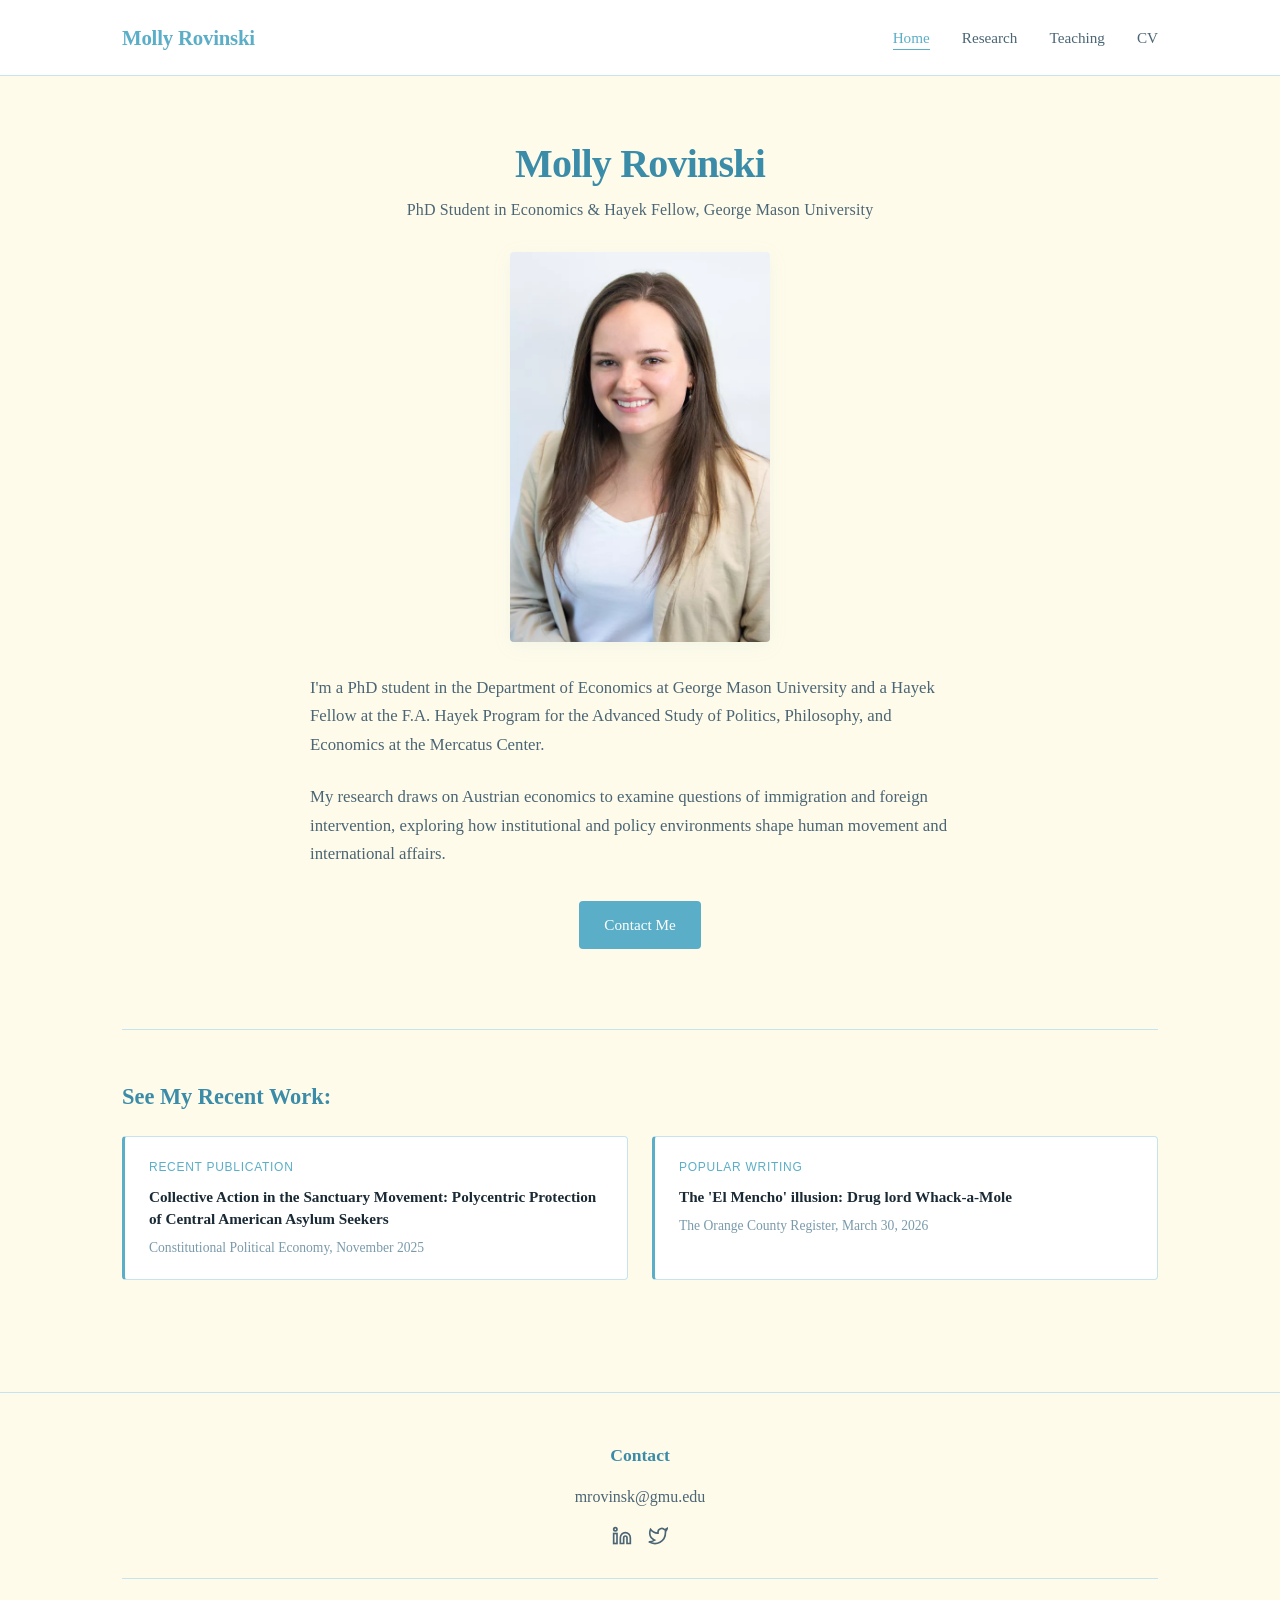
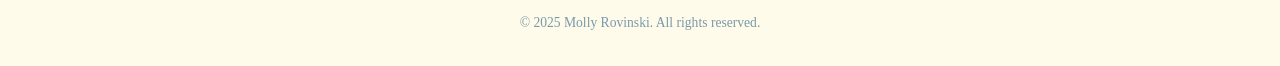
==== commit 4e1d9c62: "Remove conferences side tab from research page, center + capitalize contact button - research.html: " ====
--- a/index.html
+++ b/index.html
@@ -45,7 +45,7 @@
                         shape human movement and international affairs.
                     </p>
                     <div class="hero-actions">
-                        <a href="mailto:mrovinsk@gmu.edu" class="contact-btn">Contact me</a>
+                        <a href="mailto:mrovinsk@gmu.edu" class="contact-btn">Contact Me</a>
                     </div>
                 </div>
             </div>
--- a/styles.css
+++ b/styles.css
@@ -427,6 +427,7 @@
 /* Contact button */
 .hero-actions {
     margin-top: 2rem;
+    text-align: center;
 }
 
 .contact-btn {
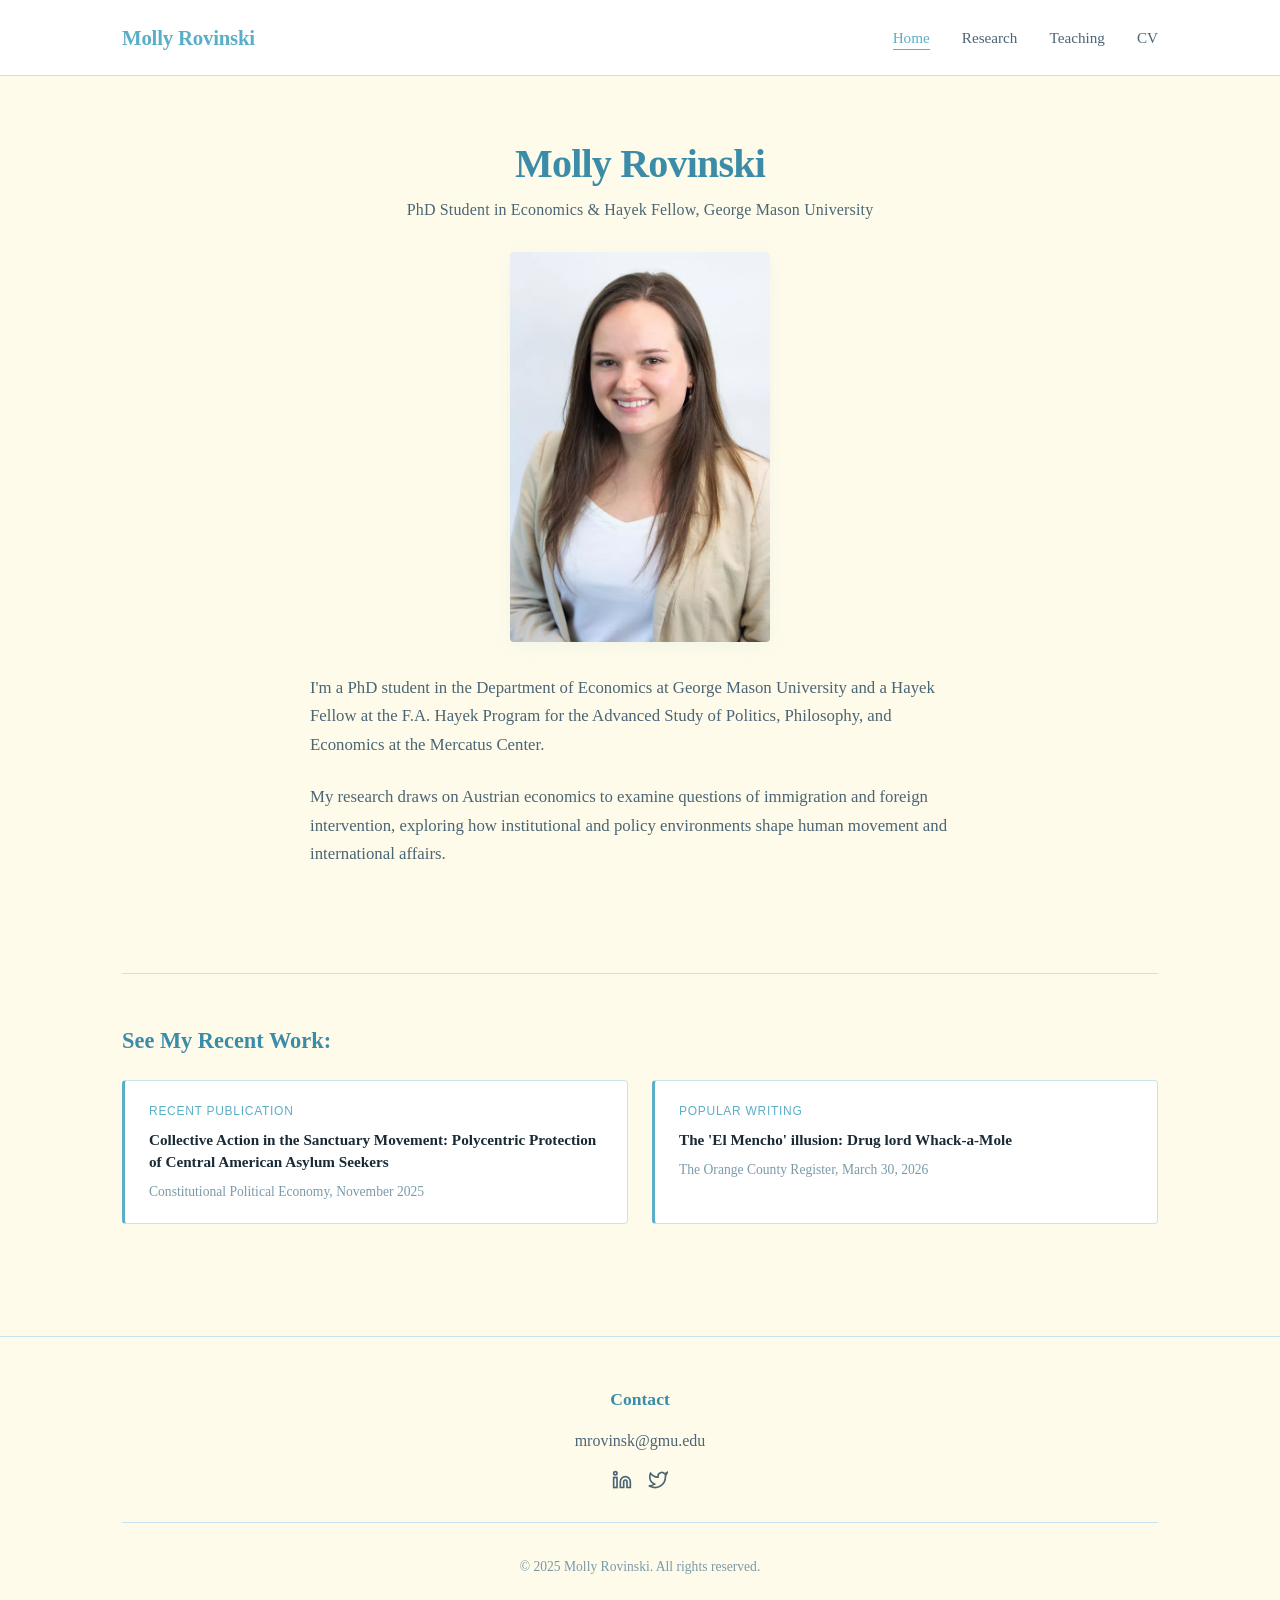
==== commit 1bd14f22: "Remove Contact Me button from home page https://claude.ai/code/session_016cFyPKh2ytAiVWiKaCi5Av" ====
--- a/index.html
+++ b/index.html
@@ -44,9 +44,7 @@
                         and foreign intervention, exploring how institutional and policy environments
                         shape human movement and international affairs.
                     </p>
-                    <div class="hero-actions">
-                        <a href="mailto:mrovinsk@gmu.edu" class="contact-btn">Contact Me</a>
-                    </div>
+
                 </div>
             </div>
         </section>
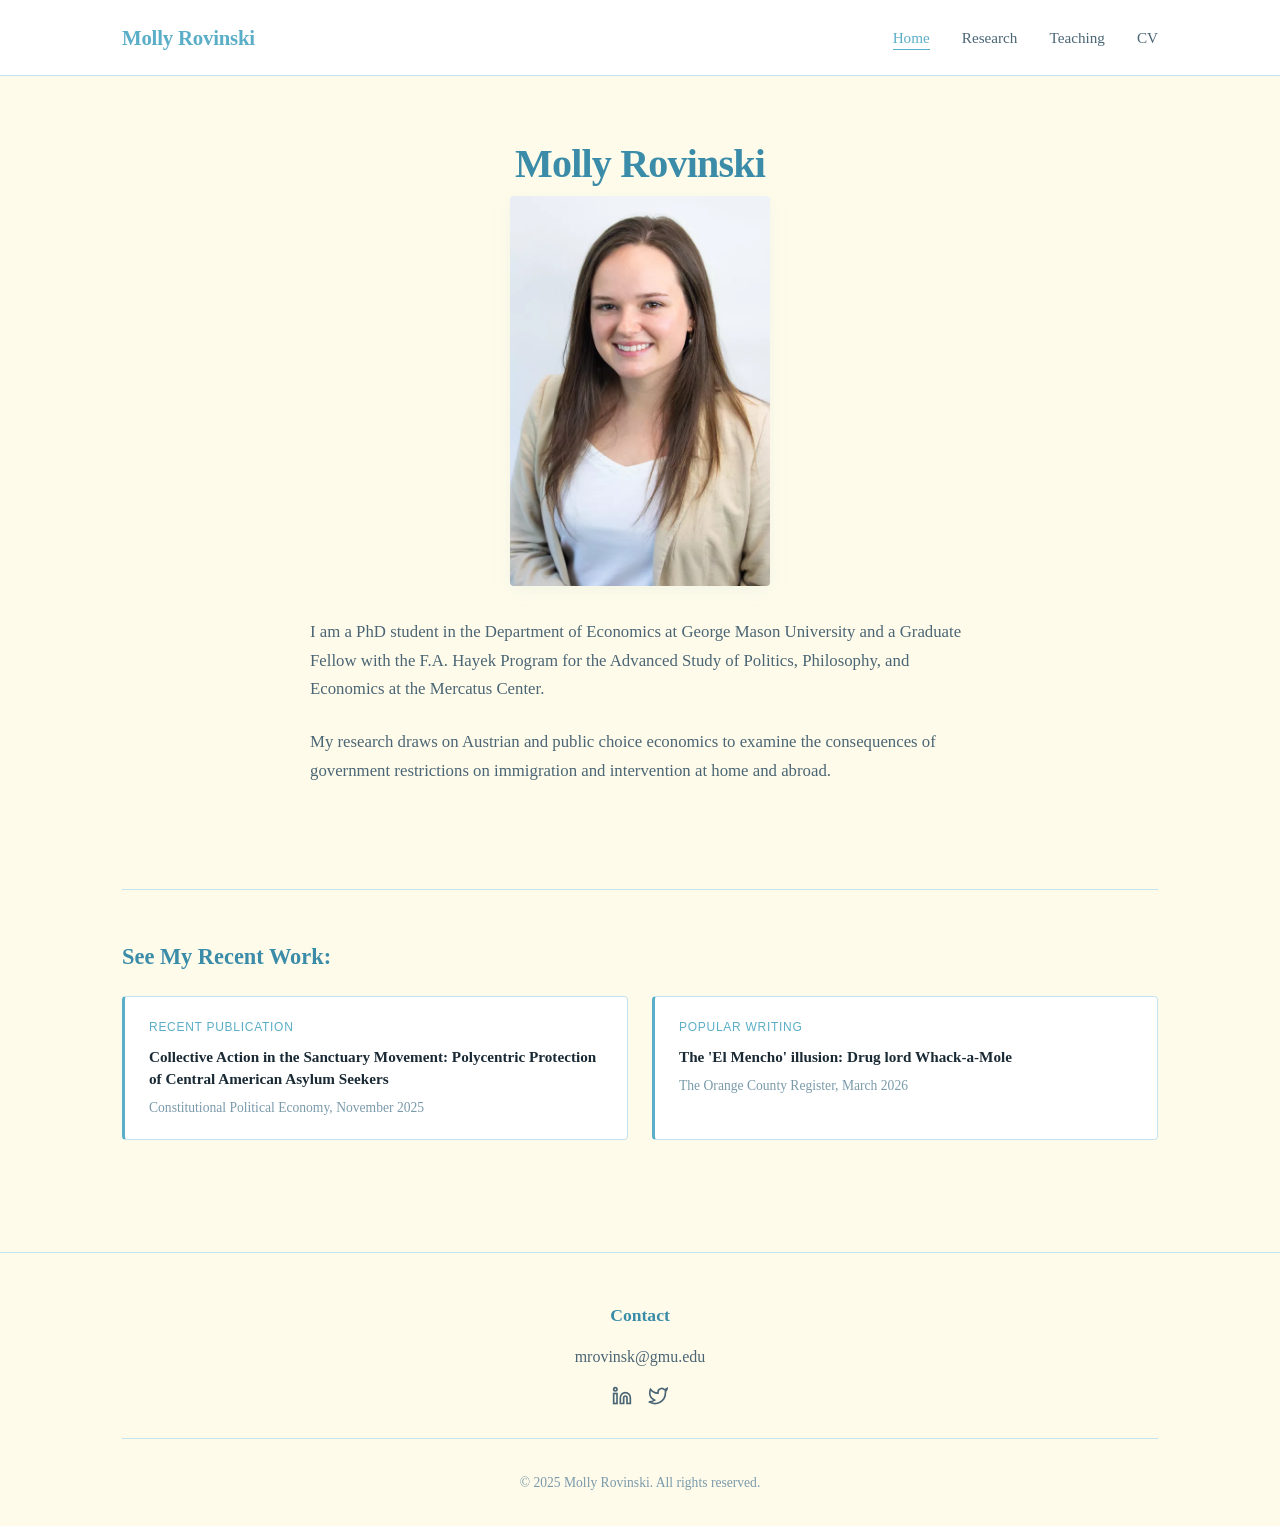
==== commit 417fe4dc: "Update bio, remove subtitle, remove Research Interests, add date format Home page: - Update bio para" ====
--- a/index.html
+++ b/index.html
@@ -27,7 +27,6 @@
         <section class="hero-section">
             <div class="hero-content">
                 <h1 class="hero-title">Molly Rovinski</h1>
-                <p class="hero-subtitle">PhD Student in Economics &amp; Hayek Fellow, George Mason University</p>
                 <div class="hero-image">
                     <div class="image-frame">
                         <img src="rovinski_molly.png" alt="Molly Rovinski">
@@ -35,14 +34,14 @@
                 </div>
                 <div class="hero-text">
                     <p class="hero-description">
-                        I'm a PhD student in the Department of Economics at George Mason University
-                        and a Hayek Fellow at the F.A. Hayek Program for the Advanced Study of
+                        I am a PhD student in the Department of Economics at George Mason University
+                        and a Graduate Fellow with the F.A. Hayek Program for the Advanced Study of
                         Politics, Philosophy, and Economics at the Mercatus Center.
                     </p>
                     <p class="hero-description">
-                        My research draws on Austrian economics to examine questions of immigration
-                        and foreign intervention, exploring how institutional and policy environments
-                        shape human movement and international affairs.
+                        My research draws on Austrian and public choice economics to examine the
+                        consequences of government restrictions on immigration and intervention
+                        at home and abroad.
                     </p>
 
                 </div>
@@ -87,6 +86,16 @@
     </footer>
 
     <script>
+    function formatDate(dateStr) {
+        if (!dateStr) return '';
+        if (/^\d{4}-\d{2}$/.test(dateStr)) {
+            const [year, month] = dateStr.split('-');
+            return new Date(parseInt(year), parseInt(month) - 1, 1)
+                .toLocaleDateString('en-US', { month: 'long', year: 'numeric' });
+        }
+        return dateStr;
+    }
+
     function toggleConfDetails(id, btn) {
         const panel = document.getElementById(id);
         const isHidden = panel.style.display === 'none';
@@ -116,7 +125,7 @@
                         <h3>${recentArticle.url
                             ? `<a href="${recentArticle.url}" target="_blank">${recentArticle.title}</a>`
                             : recentArticle.title}</h3>
-                        <p class="card-meta">${[recentArticle.venue, recentArticle.date].filter(Boolean).join(', ')}</p>
+                        <p class="card-meta">${[recentArticle.venue, formatDate(recentArticle.date)].filter(Boolean).join(', ')}</p>
                     </div>
                 `;
             }
@@ -128,7 +137,7 @@
                         <h3>${recentPopular.url
                             ? `<a href="${recentPopular.url}" target="_blank">${recentPopular.title}</a>`
                             : recentPopular.title}</h3>
-                        <p class="card-meta">${[recentPopular.venue, recentPopular.date].filter(Boolean).join(', ')}</p>
+                        <p class="card-meta">${[recentPopular.venue, formatDate(recentPopular.date)].filter(Boolean).join(', ')}</p>
                     </div>
                 `;
             }
